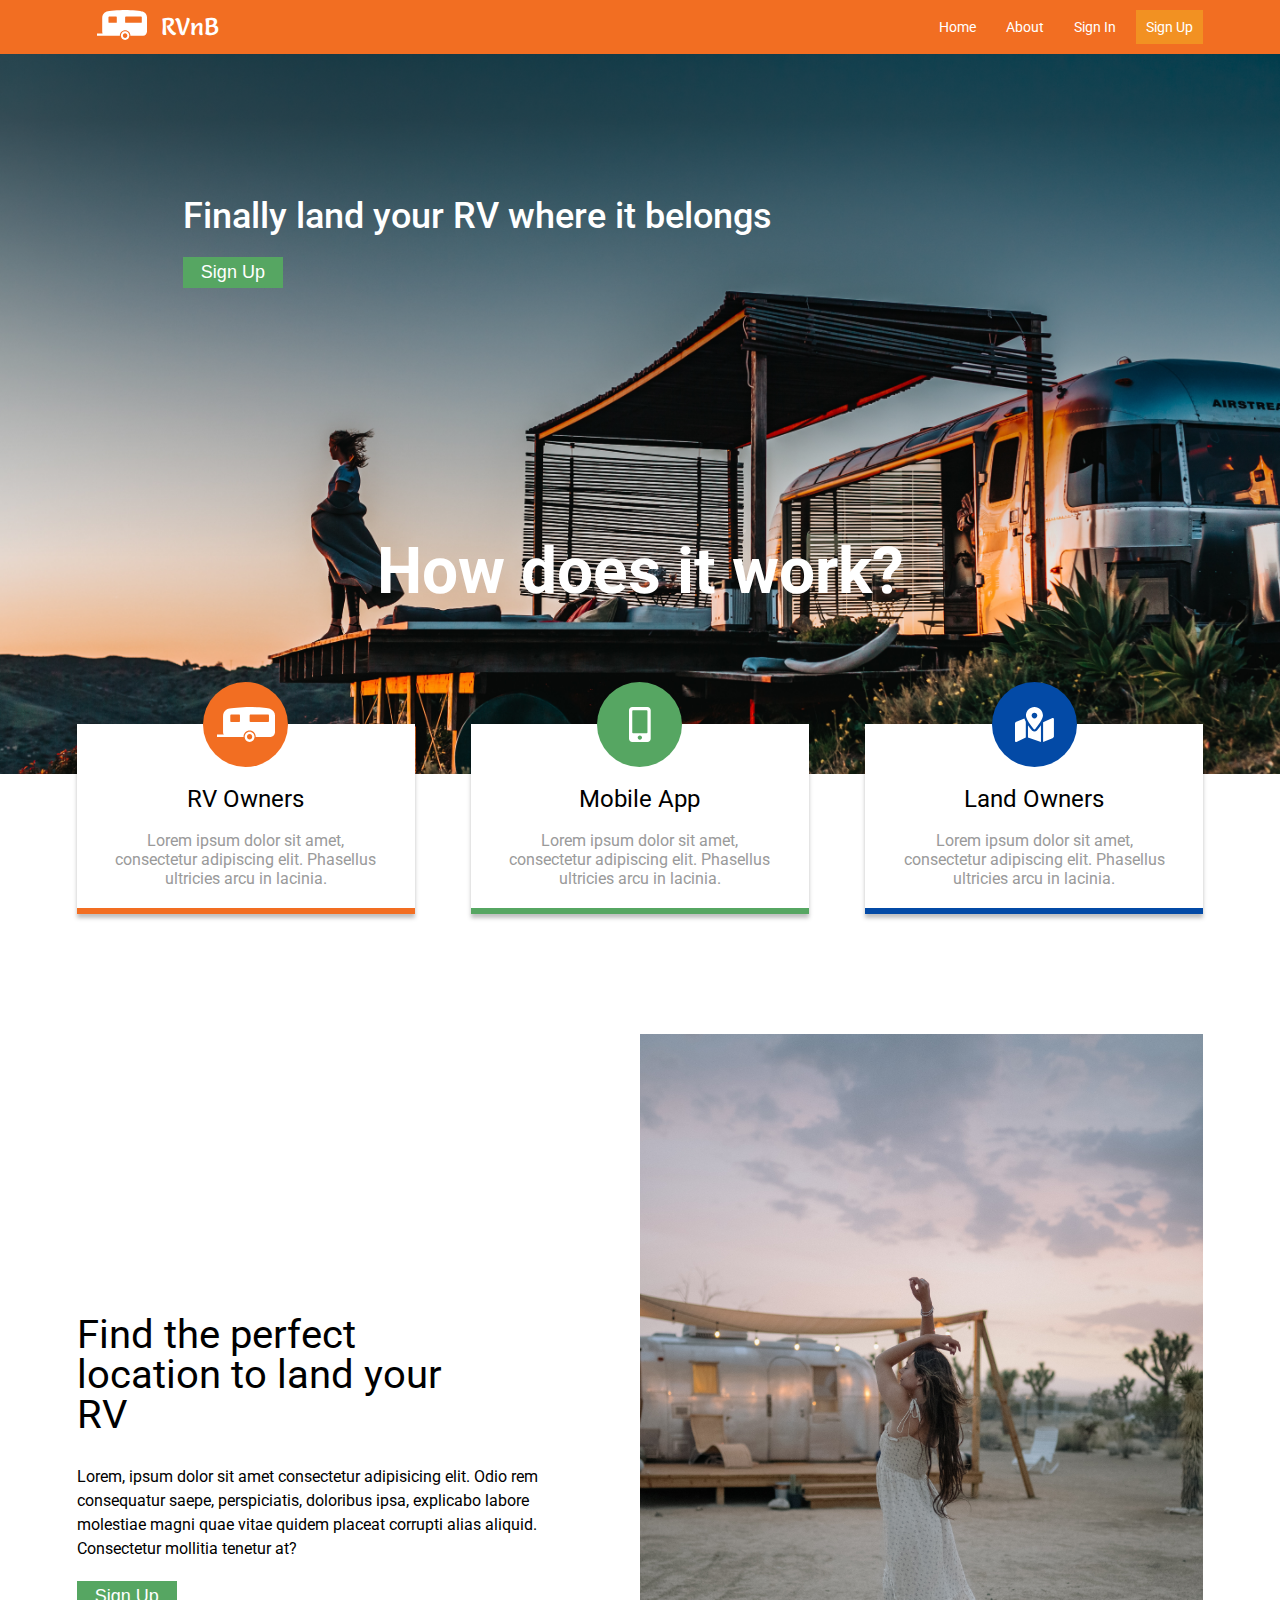
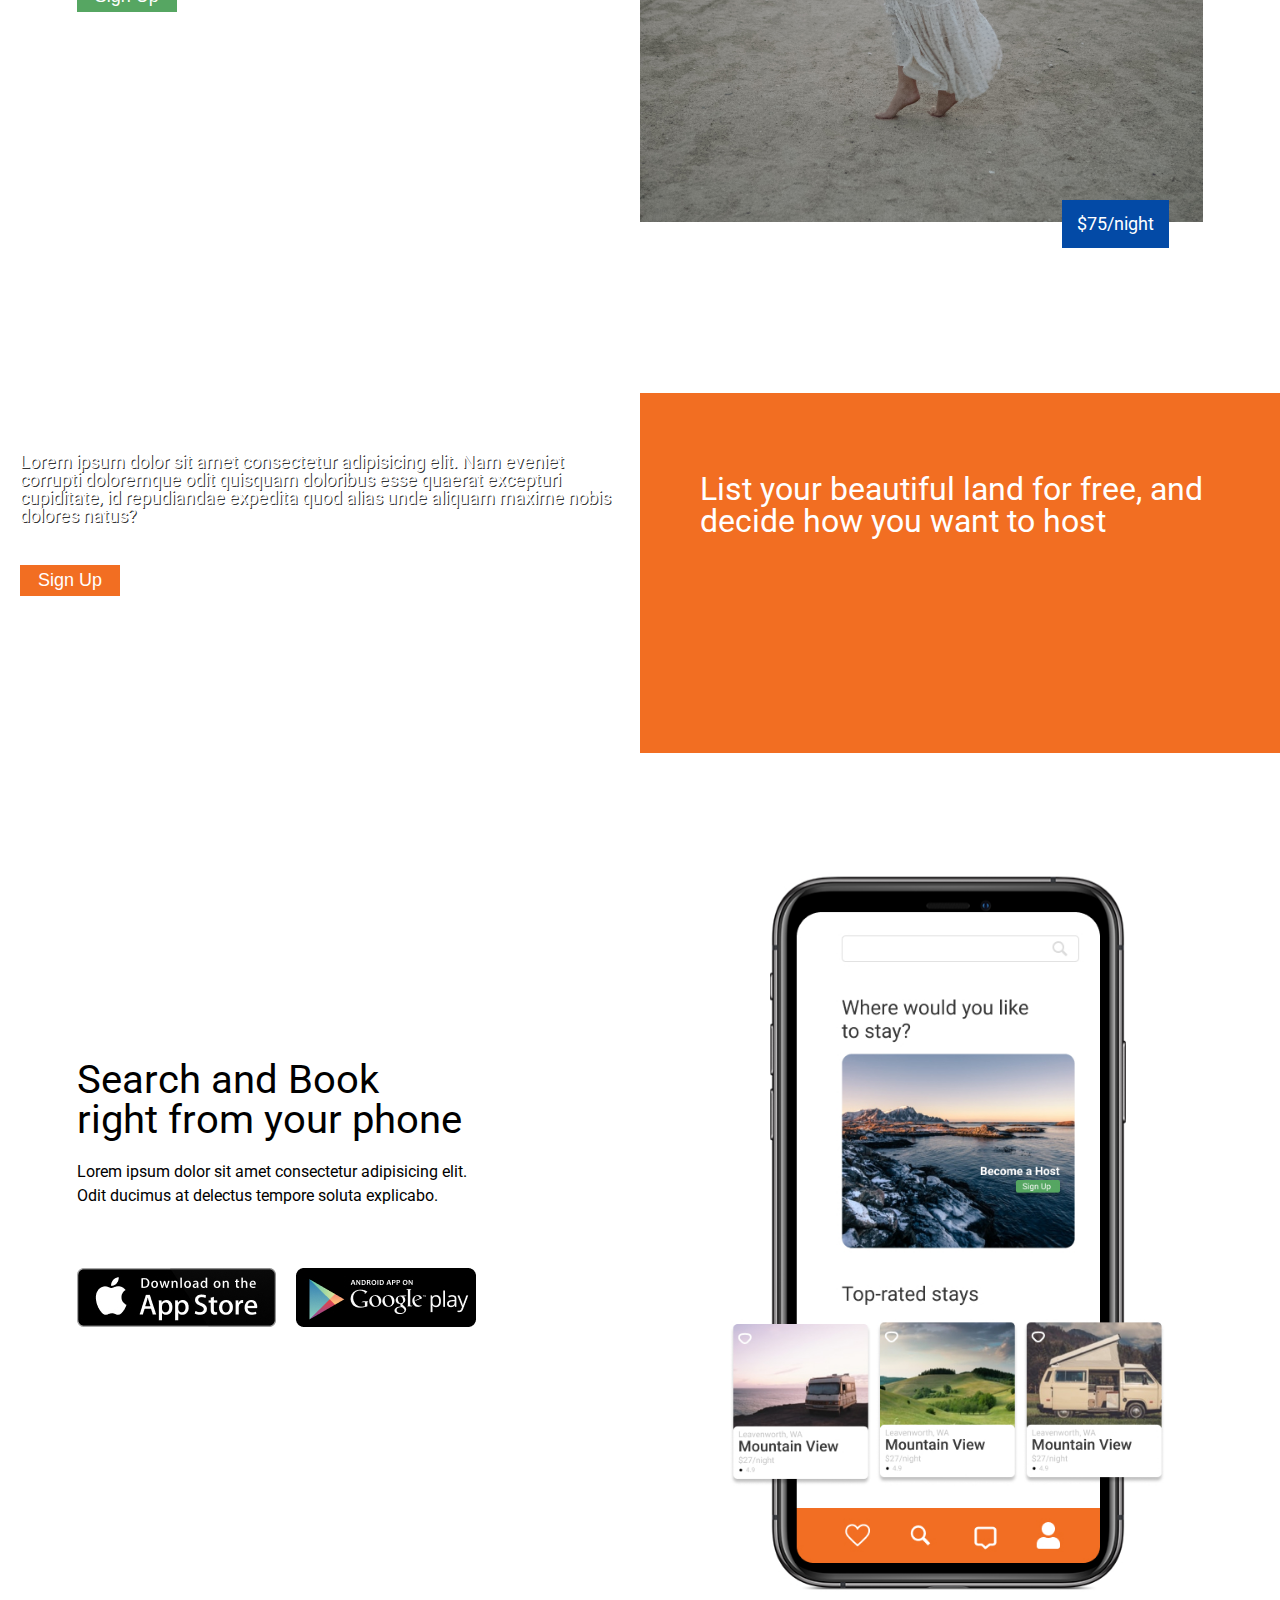
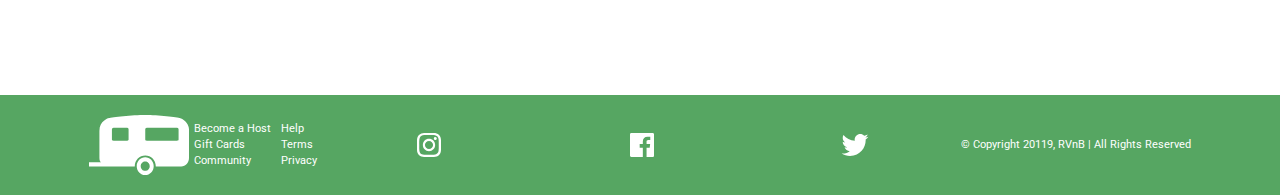
==== index.html @ c7fba73c "Merge branch 'master' of https://github.com/BuildWeek-RV-camping-Airbnb/Marketing-Page into jonah.ai" ====
<!DOCTYPE html>
<html lang="en">
    <head>
        <meta charset="UTF-8">
        <meta name="viewport" content="width=device-width, initial-scale=1.0">
        <meta http-equiv="X-UA-Compatible" content="ie=edge">
        <title>RVnB</title>

        <link rel="stylesheet" href="https://fonts.googleapis.com/icon?family=Material+Icons|Roboto|Salsa&display=swap">
        
        <link rel="stylesheet" href="css/index.css">

    </head>
    <body>
        <div class="header">
            <header>
                <div class="logo">
                    <img src="assets/icons/LogoIcon.svg" alt="RVnB Logo - Land your RV where it belongs.  (A small pull-behind trailer icon)" />
                    <span class="title">RVnB</span>
                </div>
                <nav>
                    <a href="index.html">Home</a>
                    <a href="about.html">About</a>
                    <a href="#">Sign In</a>
                    <a href="#" class="signUp">Sign Up</a>
                </nav>
            </header>
        </div>

        <section class="hero">
            <div class="bgFilter">
                <div class="container">
                    <div class="message">
                        <h1>Finally land your RV where it belongs</h1>
                        <button>Sign Up</button>
                    </div>
                </div>
            </div>
        </section>

        <section class="howContainer">
            <h1>How does it work?</h1>
            
            <div class="cards">
                <div class="card">
                    <div class="bgCircle"><img src="assets/icons/LogoIcon.svg" /></div>
                    <div class="title">RV Owners</div>
                    <p class="">Lorem ipsum dolor sit amet, consectetur adipiscing elit. Phasellus ultricies arcu in lacinia.</p>
                </div>
                <div class="card">
                    <div class="bgCircle"><img src="assets/icons/MobileIcon.svg" /></div>
                    <div class="title">Mobile App</div>
                    <p class="">Lorem ipsum dolor sit amet, consectetur adipiscing elit. Phasellus ultricies arcu in lacinia.</p>
                </div>
                <div class="card">
                    <div class="bgCircle"><img src="assets/icons/MapIcon.svg" /></div>
                    <div class="title">Land Owners</div>
                    <p class="">Lorem ipsum dolor sit amet, consectetur adipiscing elit. Phasellus ultricies arcu in lacinia.</p>
                </div>
            </div>
        </section>
        
        <section class="findLocation">
            <div class="findContainer">
                <div>
                    <img src="assets/images/allison-heine-PeBAr07F32E-unsplash.jpg" />
                    <span class="priceBox">$75/night</span>
                </div>
                <div>
                    <h2>Find the perfect location to land your RV</h2>
                    <p>Lorem, ipsum dolor sit amet consectetur adipisicing elit. Odio rem consequatur saepe, perspiciatis, doloribus ipsa, explicabo labore molestiae magni quae vitae quidem placeat corrupti alias aliquid. Consectetur mollitia tenetur at?</p>
                    <button class="btn">Sign Up</button>
                </div>
                
            </div>
        </section>
        
        <section class="listLocation">
            <div class="one">
                <p>Lorem ipsum dolor sit amet consectetur adipisicing elit. Nam eveniet corrupti doloremque odit quisquam doloribus esse quaerat excepturi cupiditate, id repudiandae expedita quod alias unde aliquam maxime nobis dolores natus?</p>
                <button>Sign Up</button>
            </div>
            <div class="two">
                <h2>List your beautiful land for free, and decide how you want to host</h2>
                <button>Sign Up</button>
            </div>
        </section>
        
        <section class="mobileApp">
            <div class="searchText">
                <h2>Search and Book<br />right from your phone</h2>
                <p>Lorem ipsum dolor sit amet consectetur adipisicing elit. Odit ducimus at delectus tempore soluta explicabo.</p>
                <div class="storeLinks">
                    <img src="/assets/icons/download-on-the-app-store-apple 1.jpg" />
                    <img src="/assets/icons/google-play-download-android-app 1.jpg" />
                </div>
            </div>
            <div class="phoneGraphic">
                <img src="/assets/images/iPhone_Mockup.jpg" alt="" class="iPhoneMockup" />
            </div>
        </section>
        
        <footer>
            <div class="footerContainer">
                <img src="assets/icons/LogoIcon.svg" alt="RVnB Logo - Land your RV where it belongs.  (A small pull-behind trailer icon)" />
                <nav>
                    <div>
                        <a href="#">Become a Host</a>
                        <a href="#">Gift Cards</a>
                        <a href="#">Community</a>
                    </div>
                    <div>    
                        <a href="#">Help</a>
                        <a href="#">Terms</a>
                        <a href="#">Privacy</a>
                    </div>
                </nav>
                <img src="/assets/icons/InstagramIcon.svg" class="social" />
                <img src="/assets/icons/FacebookIcon.svg" class="social" />
                <img src="/assets/icons/TwitterIcon.svg" class="social" />
                <div class="copyright">&copy; Copyright 20119, RVnB | All Rights Reserved</div>
            </div>
        </footer>
        
    </body>
</html>
---- css/index.css ----
/* http://meyerweb.com/eric/tools/css/reset/ 
   v2.0 | 20110126
   License: none (public domain)
*/
html,
body,
div,
span,
applet,
object,
iframe,
h1,
h2,
h3,
h4,
h5,
h6,
p,
blockquote,
pre,
a,
abbr,
acronym,
address,
big,
cite,
code,
del,
dfn,
em,
img,
ins,
kbd,
q,
s,
samp,
small,
strike,
strong,
sub,
sup,
tt,
var,
b,
u,
i,
center,
dl,
dt,
dd,
ol,
ul,
li,
fieldset,
form,
label,
legend,
table,
caption,
tbody,
tfoot,
thead,
tr,
th,
td,
article,
aside,
canvas,
details,
embed,
figure,
figcaption,
footer,
header,
hgroup,
menu,
nav,
output,
ruby,
section,
summary,
time,
mark,
audio,
video {
  margin: 0;
  padding: 0;
  border: 0;
  font-size: 100%;
  font: inherit;
  vertical-align: baseline;
}
/* HTML5 display-role reset for older browsers */
article,
aside,
details,
figcaption,
figure,
footer,
header,
hgroup,
menu,
nav,
section {
  display: block;
}
body {
  line-height: 1;
}
ol,
ul {
  list-style: none;
}
blockquote,
q {
  quotes: none;
}
blockquote:before,
blockquote:after,
q:before,
q:after {
  content: '';
  content: none;
}
table {
  border-collapse: collapse;
  border-spacing: 0;
}
* {
  box-sizing: border-box;
}
html {
  font-size: 62.5%;
}
body {
  font-family: 'Roboto', normal;
  font-size: 1.8rem;
}
h1 {
  font-size: 6.4rem;
  font-weight: 500;
}
h2 {
  font-size: 3.8rem;
}
div.header {
  background-color: #F26E22;
}
div.header header {
  display: flex;
  flex-direction: row;
  justify-content: space-between;
  align-items: stretch;
  align-content: stretch;
}
@media (min-width: 501px) {
  div.header header {
    width: 88%;
    margin: 0 auto;
  }
}
div.header header .logo {
  padding: 1rem 1rem;
}
@media (min-width: 501px) {
  div.header header .logo {
    padding: 1rem 2rem;
  }
}
div.header header .logo img {
  width: auto;
  height: 3rem;
  margin-right: 1rem;
}
div.header header .logo .title {
  font-family: 'Salsa', cursive;
  font-size: 2.4rem;
  color: white;
  position: relative;
  top: -0.5rem;
}
div.header header nav {
  display: flex;
  justify-content: flex-end;
  align-items: stretch;
  padding-right: 1em;
  width: 65%;
}
@media (min-width: 501px) {
  div.header header nav {
    padding: 0;
    width: 55%;
  }
}
div.header header nav a {
  display: flex;
  align-items: center;
  color: white;
  text-decoration: none;
  font-size: 1.4rem;
  padding: 0 1rem;
  margin-right: 1rem;
}
div.header header nav a:hover {
  color: #373737;
  border-bottom: 0.4rem solid #373737;
  cursor: pointer;
}
div.header header nav a:last-child {
  border: none;
  align-self: center;
  padding: 1rem;
  color: white;
  background-color: #f29122;
  margin-right: 0;
}
div.header header nav a:last-child:hover {
  background-color: #56A662;
}
.hero {
  height: 60vh;
  background-image: url('/assets/images/tyler-nix-bbw55-xjeJo-unsplash.jpg');
  background-size: cover;
  background-position: top right;
  background-repeat: no-repeat;
}
@media (min-width: 501px) {
  .hero {
    height: 80vh;
    margin-bottom: 20vh;
    background-position: top right;
  }
}
@media (min-width: 801px) {
  .hero {
    background-size: cover;
    background-position: top center;
  }
}
.hero .bgFilter {
  height: 100%;
  width: 100%;
  background: #000000;
  background: linear-gradient(180deg, rgba(0, 0, 0, 0.55) 0%, rgba(0, 0, 0, 0.55) 9%, rgba(255, 255, 255, 0) 70%);
  padding: 2em;
}
@media (min-width: 501px) {
  .hero .bgFilter .container {
    width: 88%;
    margin: 0 auto;
  }
}
.hero .bgFilter .message {
  display: flex;
  flex-direction: column;
  align-items: flex-start;
  align-content: center;
  width: 85%;
  margin-top: 10%;
}
@media (min-width: 501px) {
  .hero .bgFilter .message {
    width: 85%;
  }
}
@media (min-width: 801px) {
  .hero .bgFilter .message {
    margin-left: 7%;
    width: 65%;
  }
}
.hero .bgFilter button {
  background-color: #56A662;
  color: white;
  width: 100px;
  border: none;
  padding: 0.5rem 1rem;
  text-align: center;
  font-size: 1.8rem;
}
.hero .bgFilter button:hover {
  background-color: #ffffff;
  color: #56A662;
}
.hero h1 {
  font-size: 3.6rem;
  color: white;
  margin-bottom: 2rem;
}
@media (min-width: 501px) {
  .hero h1 {
    line-height: 1.125;
  }
}
.howContainer {
  display: flex;
  flex-direction: column;
  align-items: center;
  margin-top: -16vh;
}
@media (min-width: 501px) {
  .howContainer {
    margin-top: -46vh;
  }
}
.howContainer h1 {
  font-weight: bold;
  color: white;
  font-size: 3.6rem;
  margin-bottom: 2rem;
}
@media (min-width: 501px) {
  .howContainer h1 {
    font-size: 5.4rem;
  }
}
@media (min-width: 801px) {
  .howContainer h1 {
    font-size: 6.4rem;
    margin-bottom: 6rem;
  }
}
.howContainer .cards {
  display: flex;
  justify-content: center;
  align-items: center;
  flex-direction: column;
}
@media (min-width: 501px) {
  .howContainer .cards {
    flex-direction: row;
    justify-content: space-between;
    margin: 0 auto;
    width: 88%;
  }
}
.howContainer .cards .card {
  width: 90%;
  text-align: center;
  box-shadow: 0px 4px 4px rgba(0, 0, 0, 0.25);
  background-color: white;
  margin-top: 6rem;
  margin-bottom: 8rem;
}
@media (min-width: 501px) {
  .howContainer .cards .card {
    width: 30%;
  }
}
.howContainer .cards .card .bgCircle {
  height: 85px;
  width: 85px;
  border-radius: 50%;
  display: inline-block;
  margin-top: -4.25rem;
}
.howContainer .cards .card .bgCircle img {
  height: 35px;
  width: auto;
  margin-top: 2.5rem;
}
.howContainer .cards .card .title {
  font-size: 2.4rem;
  margin: 2rem 0;
}
.howContainer .cards .card p {
  font-size: 1.6rem;
  color: #9a9a9a;
  margin: 2rem 4rem 4rem;
  line-height: 1.9rem;
}
@media (min-width: 501px) {
  .howContainer .cards .card p {
    margin: 2rem 3rem 2rem;
  }
}
.howContainer .cards .card:first-child {
  border-bottom: 6px solid #F26E22;
}
.howContainer .cards .card:first-child .bgCircle {
  background-color: #F26E22;
}
.howContainer .cards .card:nth-child(2) {
  border-bottom: 6px solid #56A662;
}
.howContainer .cards .card:nth-child(2) .bgCircle {
  background-color: #56A662;
}
.howContainer .cards .card:last-child {
  border-bottom: 6px solid #034AA6;
}
.howContainer .cards .card:last-child .bgCircle {
  background-color: #034AA6;
}
.howContainer .cards h1 {
  font-size: 3.6rem;
}
.findLocation {
  padding: 4rem 0;
}
@media (min-width: 501px) {
  .findLocation {
    width: 88%;
    margin: 0 auto;
  }
}
.findLocation .findContainer {
  display: flex;
  flex-direction: column;
}
@media (min-width: 501px) {
  .findLocation .findContainer {
    width: 100%;
    flex-direction: row-reverse;
    justify-content: space-between;
  }
}
.findLocation .findContainer div {
  width: 88%;
  margin: 0 auto;
  align-self: center;
}
.findLocation .findContainer div img {
  width: 100%;
}
.findLocation .findContainer div .priceBox {
  position: relative;
  display: inline-block;
  top: -2.5rem;
  left: 80%;
  color: white;
  background-color: #034AA6;
  padding: 1.5rem;
}
@media (min-width: 501px) {
  .findLocation .findContainer div .priceBox {
    top: -2.5rem;
    left: 75%;
  }
}
.findLocation .findContainer div h2 {
  margin: 2rem 0;
}
@media (min-width: 501px) {
  .findLocation .findContainer div h2 {
    margin-bottom: 1rem;
    font-size: 2.4rem;
    width: 75%;
  }
}
@media (min-width: 801px) {
  .findLocation .findContainer div h2 {
    font-size: 4rem;
  }
}
.findLocation .findContainer div p {
  font-size: 1.6rem;
  line-height: 1.5;
  padding: 2rem 0;
  width: 85%;
}
.findLocation button {
  background-color: #56A662;
  color: white;
  width: 100px;
  border: none;
  padding: 0.5rem 1rem;
  text-align: center;
  font-size: 1.8rem;
}
.findLocation button:hover {
  background-color: #ffffff;
  color: #56A662;
}
.listLocation {
  width: 100%;
  margin: 8rem auto;
  display: flex;
  flex-direction: column;
}
@media (min-width: 501px) {
  .listLocation {
    flex-direction: row;
    justify-content: space-between;
  }
}
.listLocation div {
  width: 100%;
  height: 40vh;
  color: #ffffff;
}
@media (min-width: 501px) {
  .listLocation div {
    width: 50%;
    height: autovh;
  }
}
.listLocation div button {
  background-color: #F26E22;
  color: white;
  width: 100px;
  border: none;
  padding: 0.5rem 1rem;
  text-align: center;
  font-size: 1.8rem;
}
.listLocation div button:hover {
  background-color: #ffffff;
  color: #F26E22;
}
.listLocation .one {
  background-image: url('/assets/images/sergei-akulich-ZNkvxIPPVeE-unsplash.jpg');
  background-position: center;
  background-size: cover;
  background-repeat: no-repeat;
  font-size: 1.8rem;
  display: none;
  padding: 2rem 2rem;
  color: #373737;
}
@media (min-width: 501px) {
  .listLocation .one {
    display: block;
  }
  .listLocation .one p {
    margin: 4rem auto;
    color: white;
    text-shadow: 1px 1px #333;
  }
}
@media (min-width: 801px) {
  .listLocation .one {
    display: block;
    height: auto;
  }
}
.listLocation .two {
  padding: 3rem;
  background-color: #F26E22;
  background-image: url('/assets/images/sergei-akulich-ZNkvxIPPVeE-unsplash.jpg');
  background-position: center;
  background-size: cover;
  background-repeat: no-repeat;
}
@media (min-width: 501px) {
  .listLocation .two {
    background-image: none;
    padding: 6rem;
  }
}
.listLocation .two h2 {
  width: 85%;
  font-size: 3.6rem;
  margin: 2rem 0;
  color: white;
  text-shadow: 1px 1px #333;
}
@media (min-width: 501px) {
  .listLocation .two h2 {
    text-shadow: none;
    width: 100%;
    font-size: 3.2rem;
    color: #ffffff;
  }
}
@media (min-width: 501px) {
  .listLocation .two button {
    display: none;
  }
}
.mobileApp {
  display: flex;
  justify-content: space-evenly;
  padding: 4rem 0 8rem;
}
@media (min-width: 501px) {
  .mobileApp {
    width: 88%;
    margin: 0 auto;
    justify-content: space-between;
  }
}
@media (min-width: 801px) {
  .mobileApp {
    justify-content: space-evenly;
  }
}
.mobileApp div {
  align-self: center;
}
.mobileApp .searchText {
  width: 88%;
  margin: 0 auto;
}
@media (min-width: 501px) {
  .mobileApp .searchText {
    width: 59%;
  }
}
.mobileApp .searchText h2 {
  width: 100%;
}
@media (min-width: 501px) {
  .mobileApp .searchText h2 {
    width: 75%;
    font-size: 2.4rem;
    margin-bottom: 1rem;
  }
}
@media (min-width: 801px) {
  .mobileApp .searchText h2 {
    font-size: 4rem;
  }
}
.mobileApp .searchText p {
  margin: 2rem 0;
  font-size: 1.6rem;
  line-height: 1.5;
}
@media (min-width: 801px) {
  .mobileApp .searchText p {
    width: 65%;
  }
}
.mobileApp .searchText .storeLinks {
  display: flex;
  justify-content: flex-start;
  margin-bottom: 8rem;
}
@media (min-width: 501px) {
  .mobileApp .searchText .storeLinks {
    margin-top: 4rem;
  }
}
@media (min-width: 801px) {
  .mobileApp .searchText .storeLinks {
    margin-top: 6rem;
  }
}
.mobileApp .searchText .storeLinks img {
  width: 35%;
  margin-right: 2rem;
}
@media (min-width: 801px) {
  .mobileApp .searchText .storeLinks img {
    width: auto;
  }
}
.mobileApp .phoneGraphic {
  display: none;
  text-align: center;
}
@media (min-width: 501px) {
  .mobileApp .phoneGraphic {
    display: block;
    width: 49%;
  }
}
.mobileApp .phoneGraphic img {
  width: 100%;
  height: auto;
}
@media (min-width: 801px) {
  .mobileApp .phoneGraphic img {
    width: 85%;
    text-align: center;
    align-content: center;
  }
}
footer {
  background-color: #56A662;
  margin-top: 2rem;
  padding: 2rem 6rem;
  color: #ffffff;
  font-size: 1.1rem;
}
footer .footerContainer {
  width: 95%;
  margin: 0 auto;
  display: flex;
  justify-content: space-evenly;
  align-items: center;
  flex-wrap: wrap;
}
footer .footerContainer img.social {
  width: 3rem;
  height: auto;
  margin: 1rem auto;
}
footer .footerContainer nav {
  display: flex;
  flex-direction: row;
  flex-wrap: wrap;
}
footer .footerContainer nav div {
  display: flex;
  flex-direction: column;
}
footer .footerContainer nav a {
  text-decoration: none;
  color: white;
  padding: 0.25rem 0.5rem;
}
footer .footerContainer .copyright {
  text-align: center;
}
.container-top {
  position: relative;
}
.container-top .bg-image {
  background: black;
}
.container-top .bg-image img {
  width: 100%;
  height: 20%;
  filter: opacity(0.45);
}
.container-top .about {
  height: 124px;
  width: 639px;
  background-color: #FFFFFF;
  position: absolute;
  right: 60px;
  bottom: -50px;
}
.container-top .about h1 {
  color: #373737;
  text-align: center;
}
.container-middle .mission {
  width: 75%;
  border: 1px solid orange;
  padding: 75px;
}
.container-middle .mission h3 {
  color: #C4C4C4;
  font-size: 2.4rem;
  padding-bottom: 40px;
}
.container-middle .mission h2 {
  padding: 20px 0;
}
.container-middle .mission p {
  font-size: 1.8rem;
  color: #373737;
}
.team h2 {
  font-size: 4.8rem;
  padding: 40px;
}
.container-bottom .teampics {
  display: flex;
  flex-wrap: wrap;
  justify-content: space-evenly;
  width: 70%;
  margin: 0 auto;
}
.container-bottom .teampics .bubbles {
  padding: 30px;
}
.container-bottom .teampics .bubbles img {
  height: 125px;
  width: 125px;
  border-radius: 100%;
}
.container-bottom .teampics .bubbles img:hover {
  border: 2px solid #1089ff;
}
.container-bottom .teampics .bubbles h2 {
  font-size: 1.8rem;
  color: black;
  text-align: center;
  padding-top: 20px;
}
.container-bottom .teampics .bubbles h2:hover {
  text-decoration: underline;
  text-decoration-color: #1089ff;
}
.container-bottom .teampics .bubbles p {
  font-size: 1.4rem;
  color: #C4C4C4;
  text-align: center;
  padding-top: 5px;
}
.container-bottom .teampics .bubbles p:hover {
  text-decoration: underline;
  text-decoration-color: #1089ff;
}
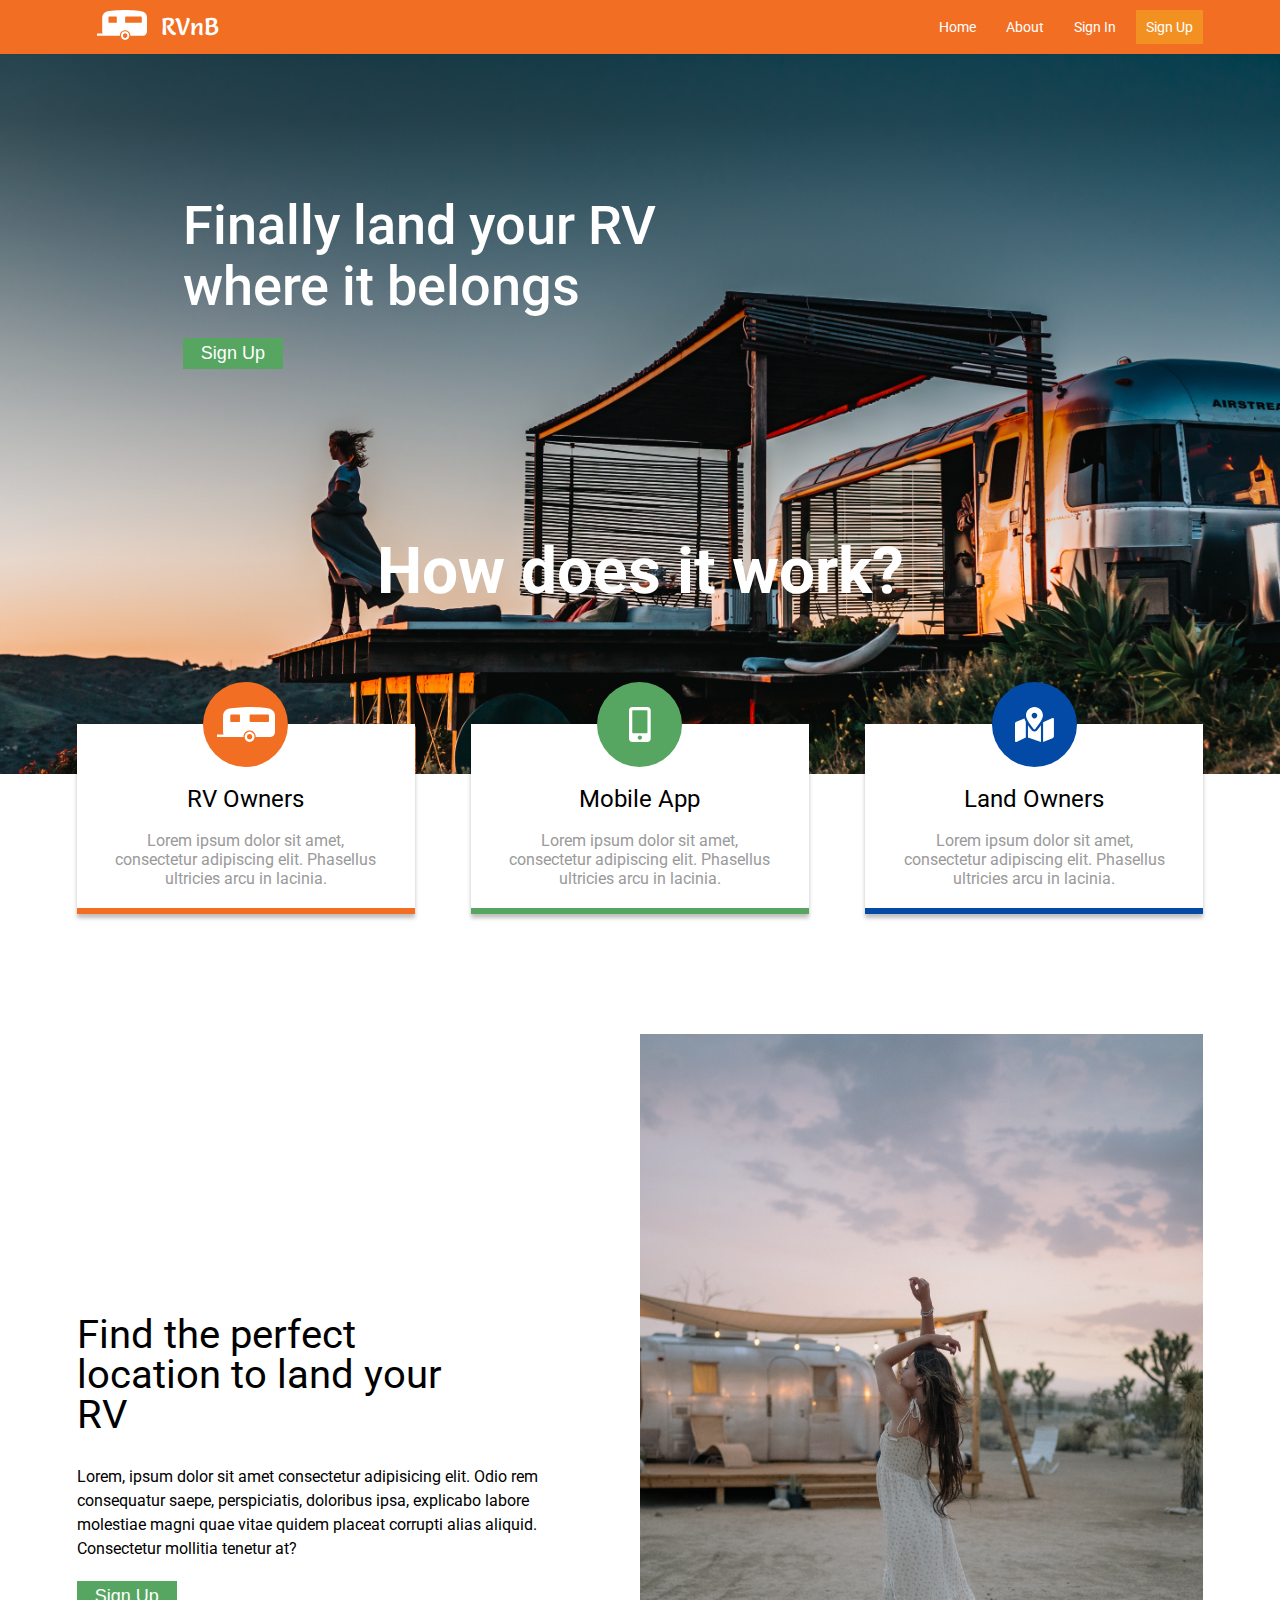
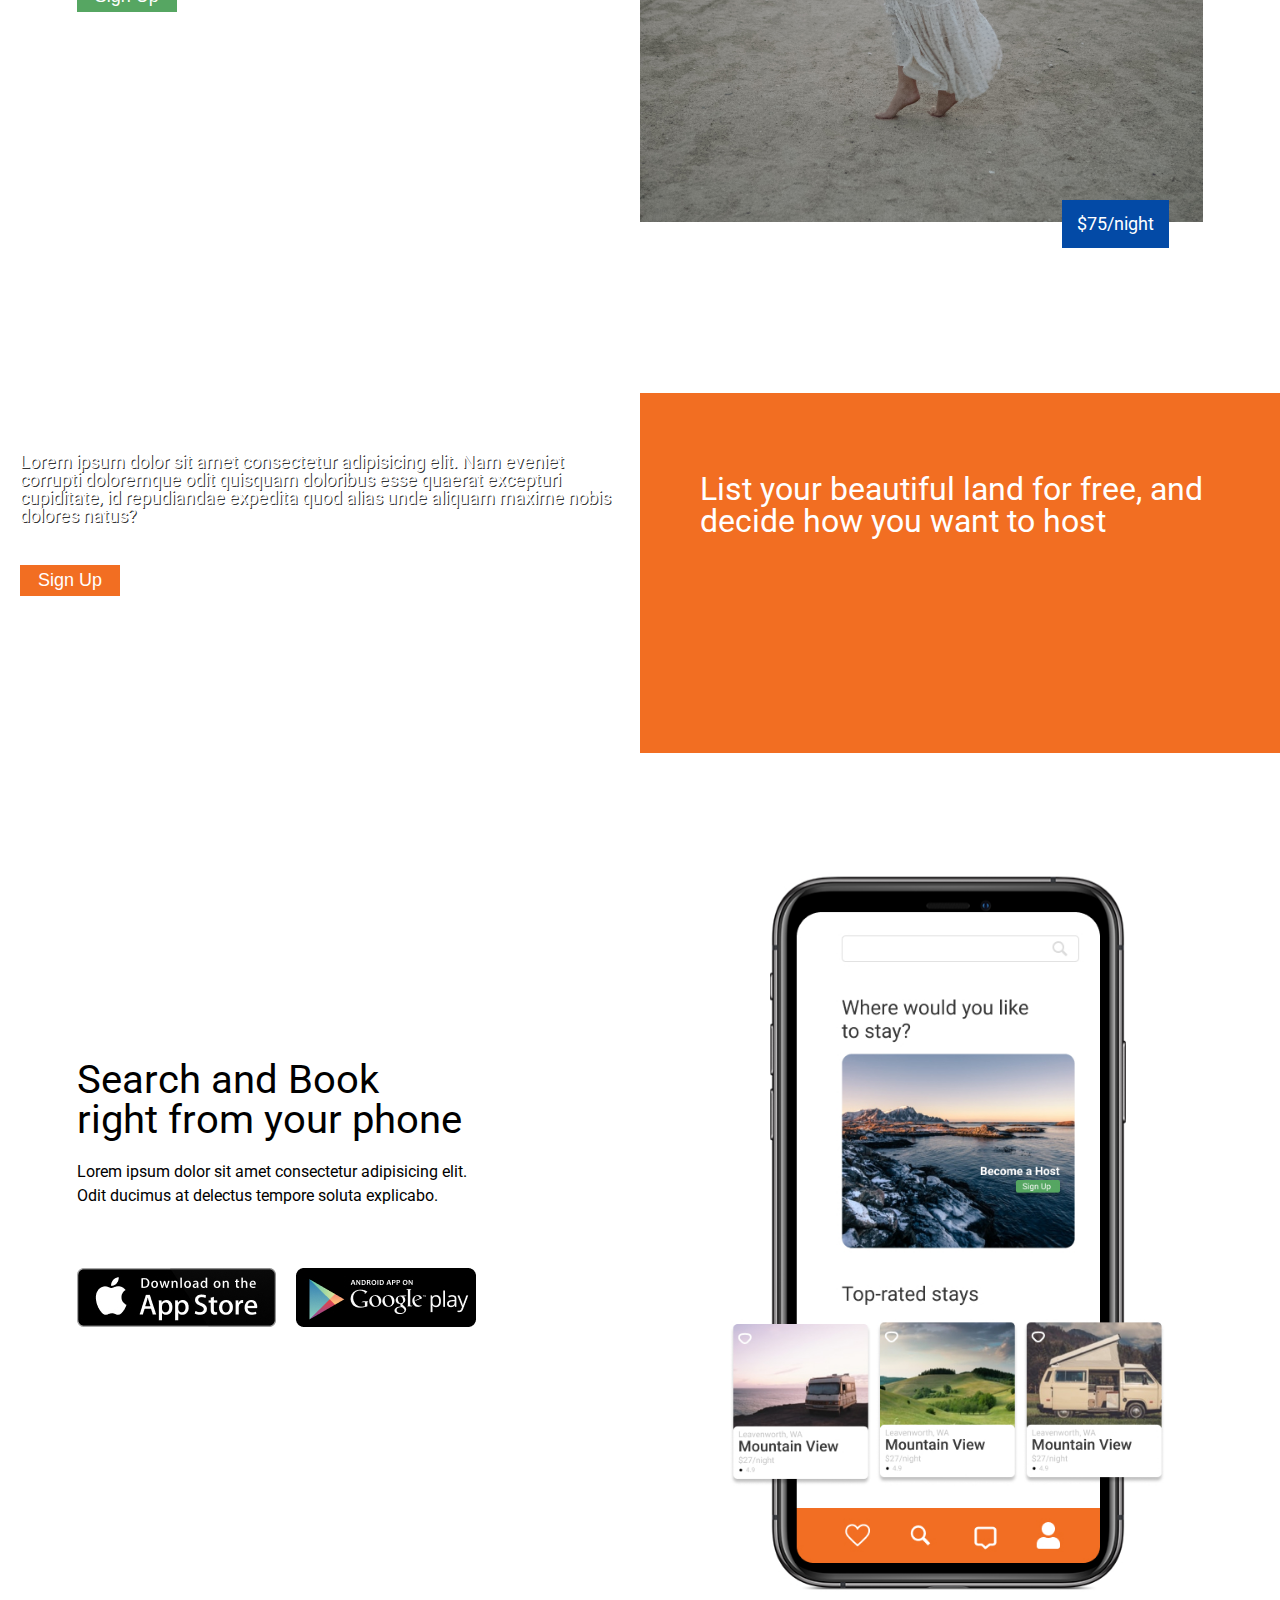
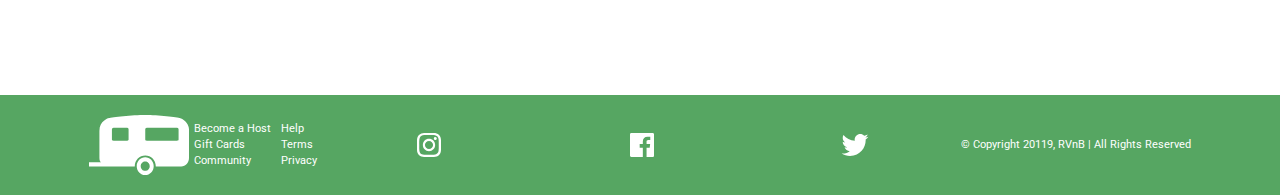
==== commit 698f6c5a: "Style Tweaking" ====
--- a/index.html
+++ b/index.html
@@ -31,7 +31,7 @@
             <div class="bgFilter">
                 <div class="container">
                     <div class="message">
-                        <h1>Finally land your RV where it belongs</h1>
+                        <h1>Finally land your RV<br />where it belongs</h1>
                         <button>Sign Up</button>
                     </div>
                 </div>
--- a/css/index.css
+++ b/css/index.css
@@ -269,6 +269,11 @@
     width: 65%;
   }
 }
+@media (min-width: 801px) {
+  .hero .bgFilter .message h1 {
+    font-size: 5.4rem;
+  }
+}
 .hero .bgFilter button {
   background-color: #56A662;
   color: white;
@@ -427,7 +432,7 @@
   position: relative;
   display: inline-block;
   top: -2.5rem;
-  left: 80%;
+  left: 70%;
   color: white;
   background-color: #034AA6;
   padding: 1.5rem;
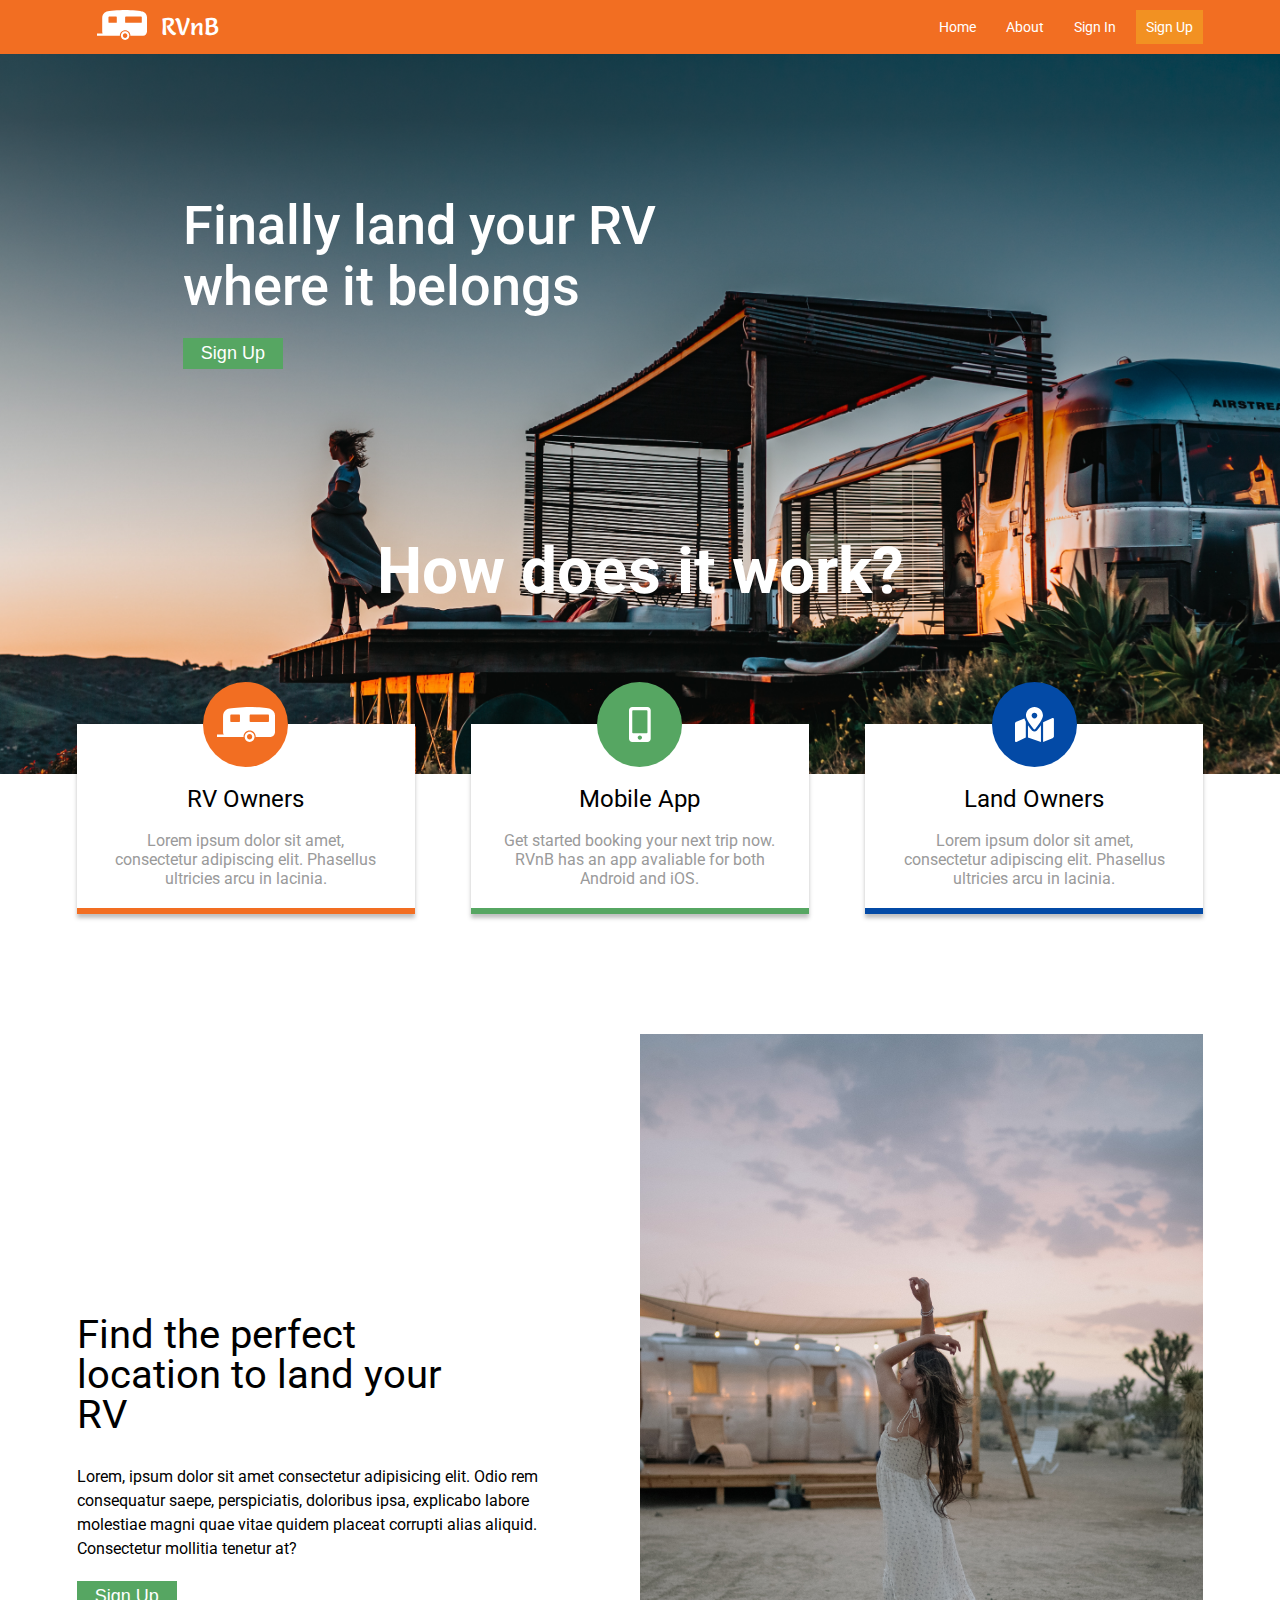
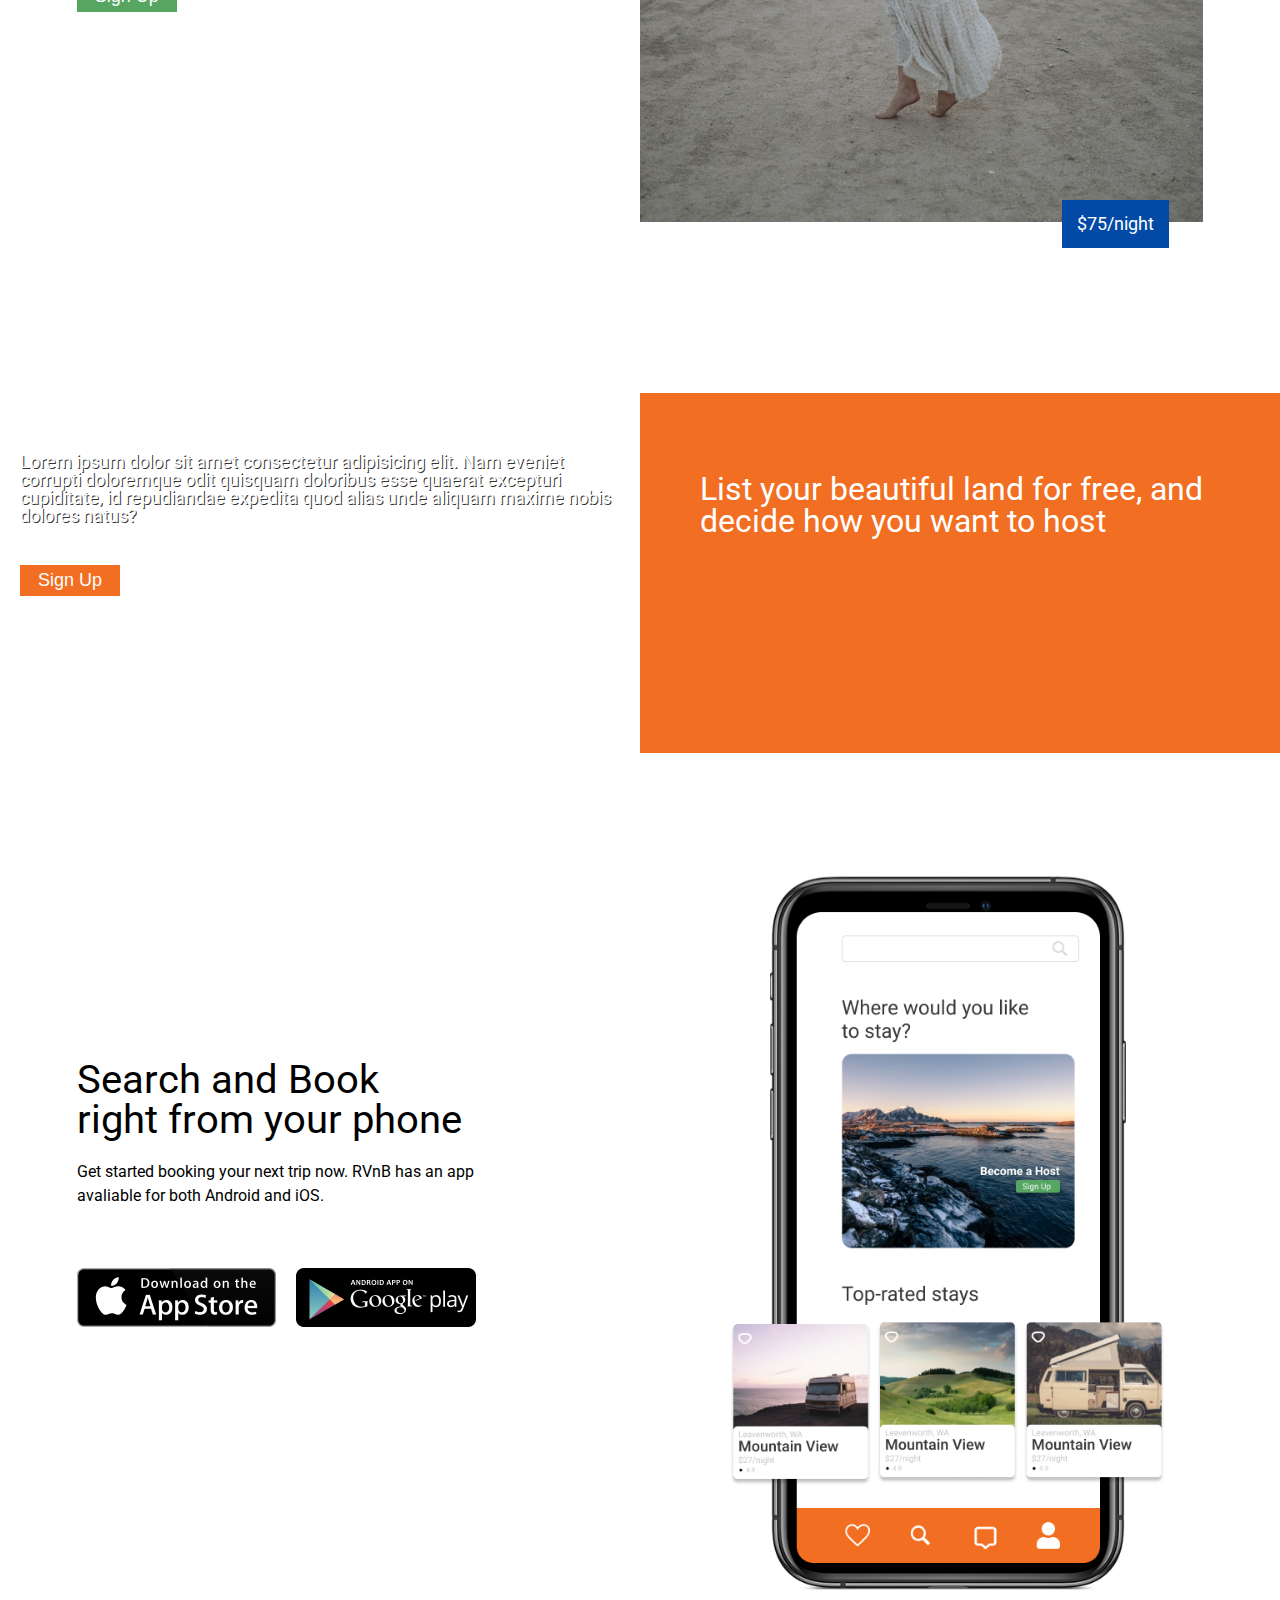
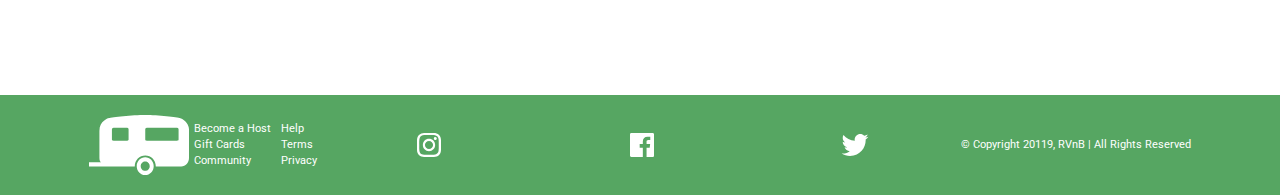
==== commit ccfae095: "Changing copy" ====
--- a/index.html
+++ b/index.html
@@ -50,7 +50,7 @@
                 <div class="card">
                     <div class="bgCircle"><img src="assets/icons/MobileIcon.svg" /></div>
                     <div class="title">Mobile App</div>
-                    <p class="">Lorem ipsum dolor sit amet, consectetur adipiscing elit. Phasellus ultricies arcu in lacinia.</p>
+                    <p>Get started booking your next trip now. RVnB has an app avaliable for both Android and iOS.</p>
                 </div>
                 <div class="card">
                     <div class="bgCircle"><img src="assets/icons/MapIcon.svg" /></div>
@@ -89,7 +89,7 @@
         <section class="mobileApp">
             <div class="searchText">
                 <h2>Search and Book<br />right from your phone</h2>
-                <p>Lorem ipsum dolor sit amet consectetur adipisicing elit. Odit ducimus at delectus tempore soluta explicabo.</p>
+                <p>Get started booking your next trip now. RVnB has an app avaliable for both Android and iOS.</p>
                 <div class="storeLinks">
                     <img src="/assets/icons/download-on-the-app-store-apple 1.jpg" />
                     <img src="/assets/icons/google-play-download-android-app 1.jpg" />
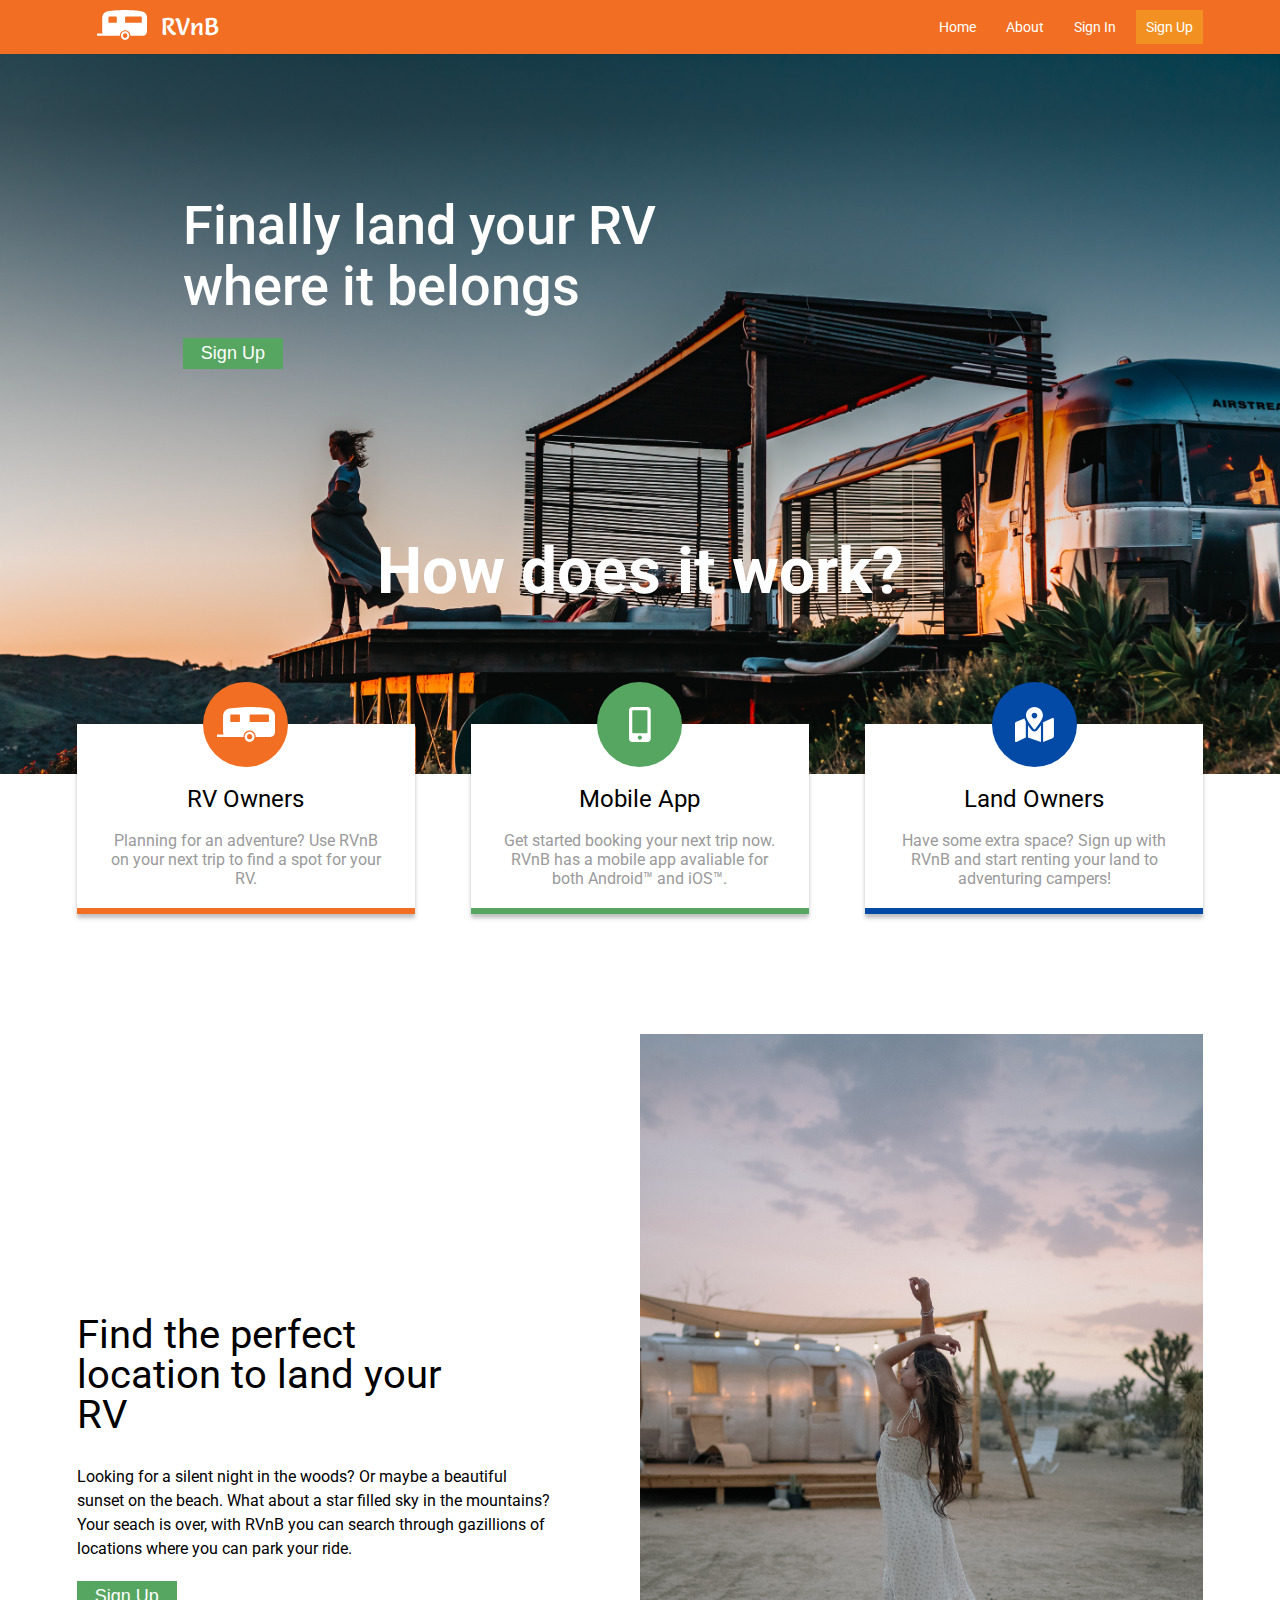
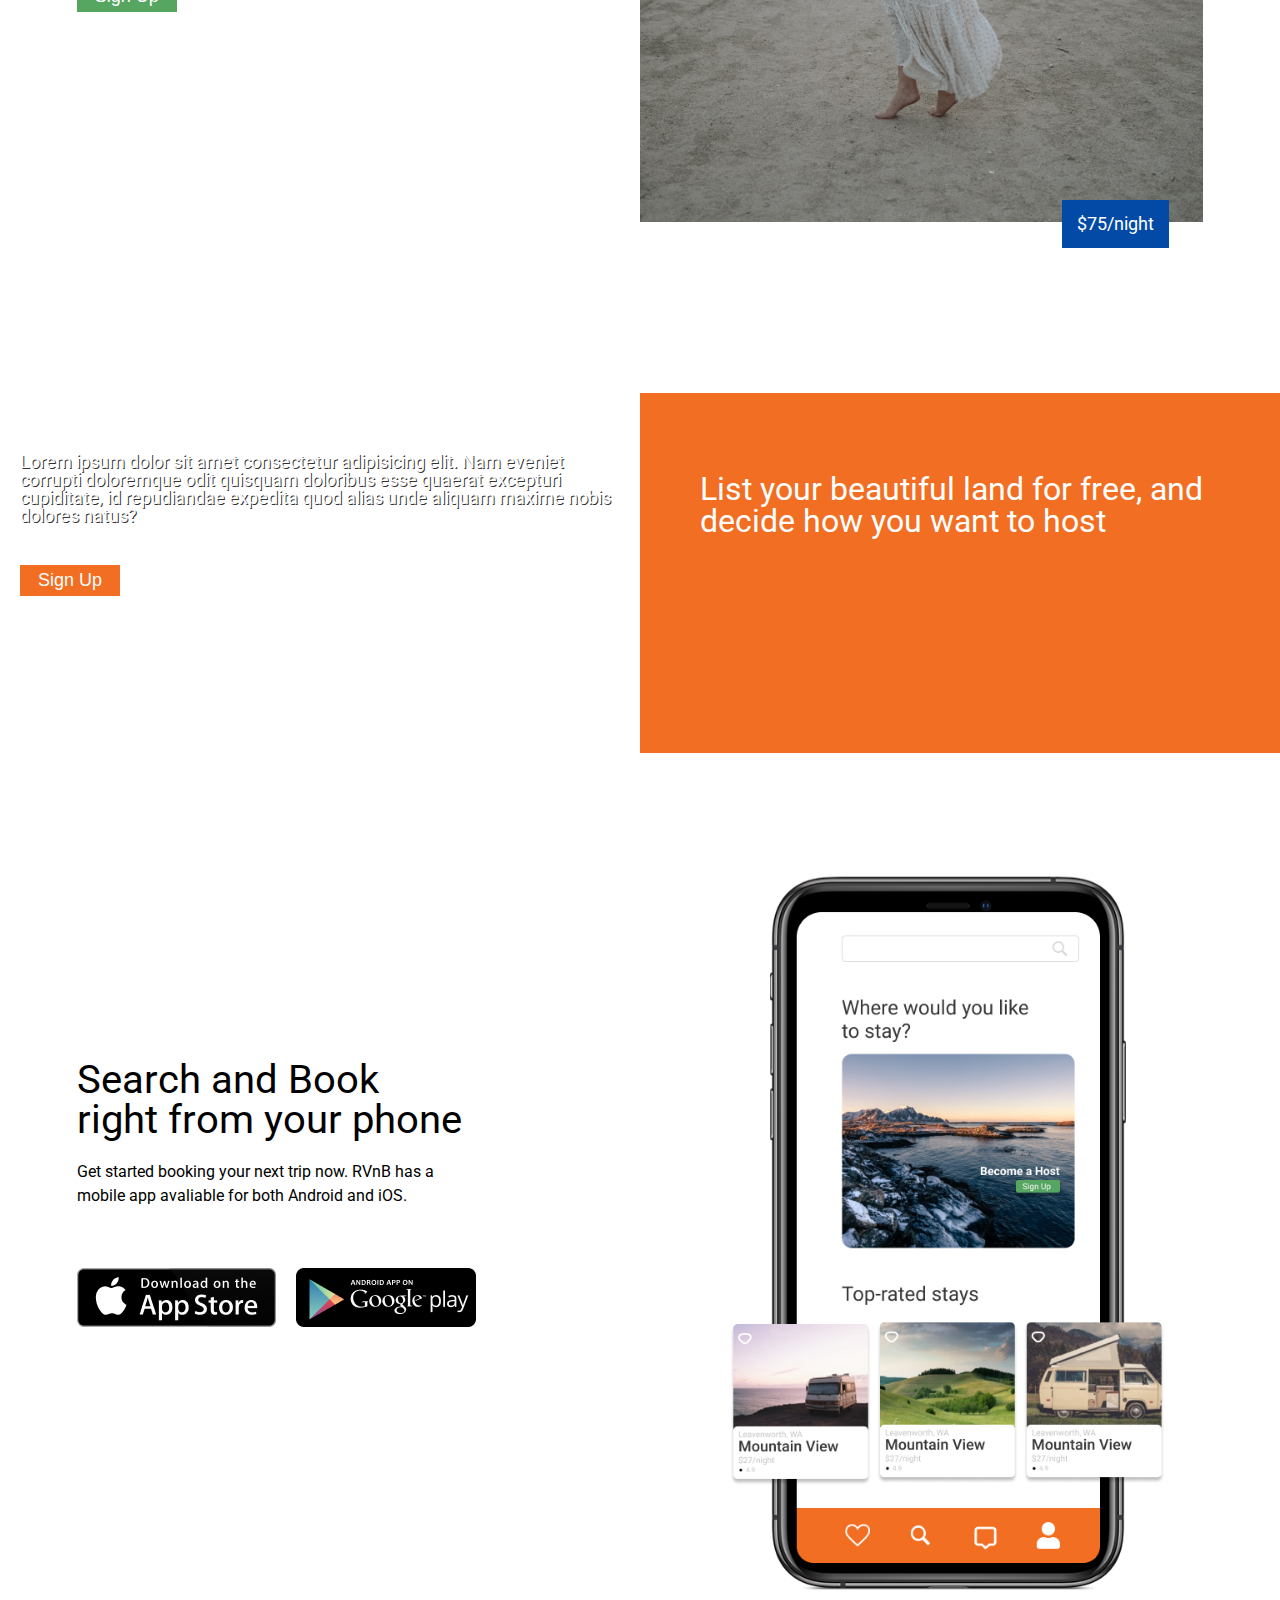
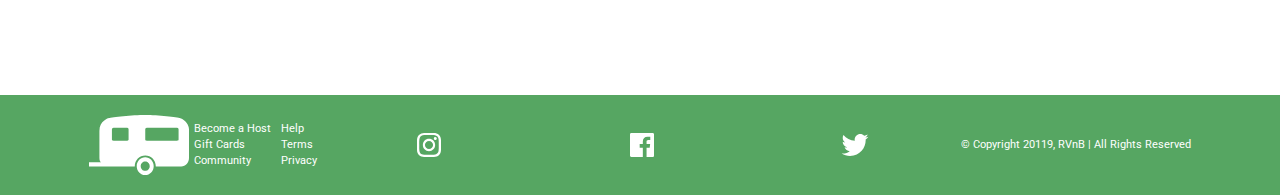
==== commit 65a0baeb: "Content copy" ====
--- a/index.html
+++ b/index.html
@@ -45,17 +45,17 @@
                 <div class="card">
                     <div class="bgCircle"><img src="assets/icons/LogoIcon.svg" /></div>
                     <div class="title">RV Owners</div>
-                    <p class="">Lorem ipsum dolor sit amet, consectetur adipiscing elit. Phasellus ultricies arcu in lacinia.</p>
+                    <p>Planning for an adventure? Use RVnB on your next trip to find a spot for your RV.</p>
                 </div>
                 <div class="card">
                     <div class="bgCircle"><img src="assets/icons/MobileIcon.svg" /></div>
                     <div class="title">Mobile App</div>
-                    <p>Get started booking your next trip now. RVnB has an app avaliable for both Android and iOS.</p>
+                    <p>Get started booking your next trip now. RVnB has a mobile app avaliable for both Android<sup>&#8482;</sup> and iOS<sup>&#8482;</sup>.</p>
                 </div>
                 <div class="card">
                     <div class="bgCircle"><img src="assets/icons/MapIcon.svg" /></div>
                     <div class="title">Land Owners</div>
-                    <p class="">Lorem ipsum dolor sit amet, consectetur adipiscing elit. Phasellus ultricies arcu in lacinia.</p>
+                    <p>Have some extra space? Sign up with RVnB and start renting your land to adventuring campers!</p>
                 </div>
             </div>
         </section>
@@ -63,12 +63,13 @@
         <section class="findLocation">
             <div class="findContainer">
                 <div>
-                    <img src="assets/images/allison-heine-PeBAr07F32E-unsplash.jpg" />
+                    <img src="assets/images/allison-heine-PeBAr07F32E-unsplash.jpg" alt="A woman frolicing in the desert, while the sun sets in the distance." />
                     <span class="priceBox">$75/night</span>
                 </div>
                 <div>
                     <h2>Find the perfect location to land your RV</h2>
-                    <p>Lorem, ipsum dolor sit amet consectetur adipisicing elit. Odio rem consequatur saepe, perspiciatis, doloribus ipsa, explicabo labore molestiae magni quae vitae quidem placeat corrupti alias aliquid. Consectetur mollitia tenetur at?</p>
+                    <p>Looking for a silent night in the woods? Or maybe a beautiful sunset on the beach.  What about a star filled sky in the mountains? Your seach is over, with RVnB you can search through gazillions of locations where you can park your ride. </p>
+                    <!-- <p>Lorem, ipsum dolor sit amet consectetur adipisicing elit. Odio rem consequatur saepe, perspiciatis, doloribus ipsa, explicabo labore molestiae magni quae vitae quidem placeat corrupti alias aliquid. Consectetur mollitia tenetur at?</p> -->
                     <button class="btn">Sign Up</button>
                 </div>
                 
@@ -89,7 +90,7 @@
         <section class="mobileApp">
             <div class="searchText">
                 <h2>Search and Book<br />right from your phone</h2>
-                <p>Get started booking your next trip now. RVnB has an app avaliable for both Android and iOS.</p>
+                <p>Get started booking your next trip now. RVnB has a mobile app avaliable for both Android and iOS.</p>
                 <div class="storeLinks">
                     <img src="/assets/icons/download-on-the-app-store-apple 1.jpg" />
                     <img src="/assets/icons/google-play-download-android-app 1.jpg" />
--- a/css/index.css
+++ b/css/index.css
@@ -334,6 +334,7 @@
 @media (min-width: 501px) {
   .howContainer .cards {
     flex-direction: row;
+    align-items: stretch;
     justify-content: space-between;
     margin: 0 auto;
     width: 88%;
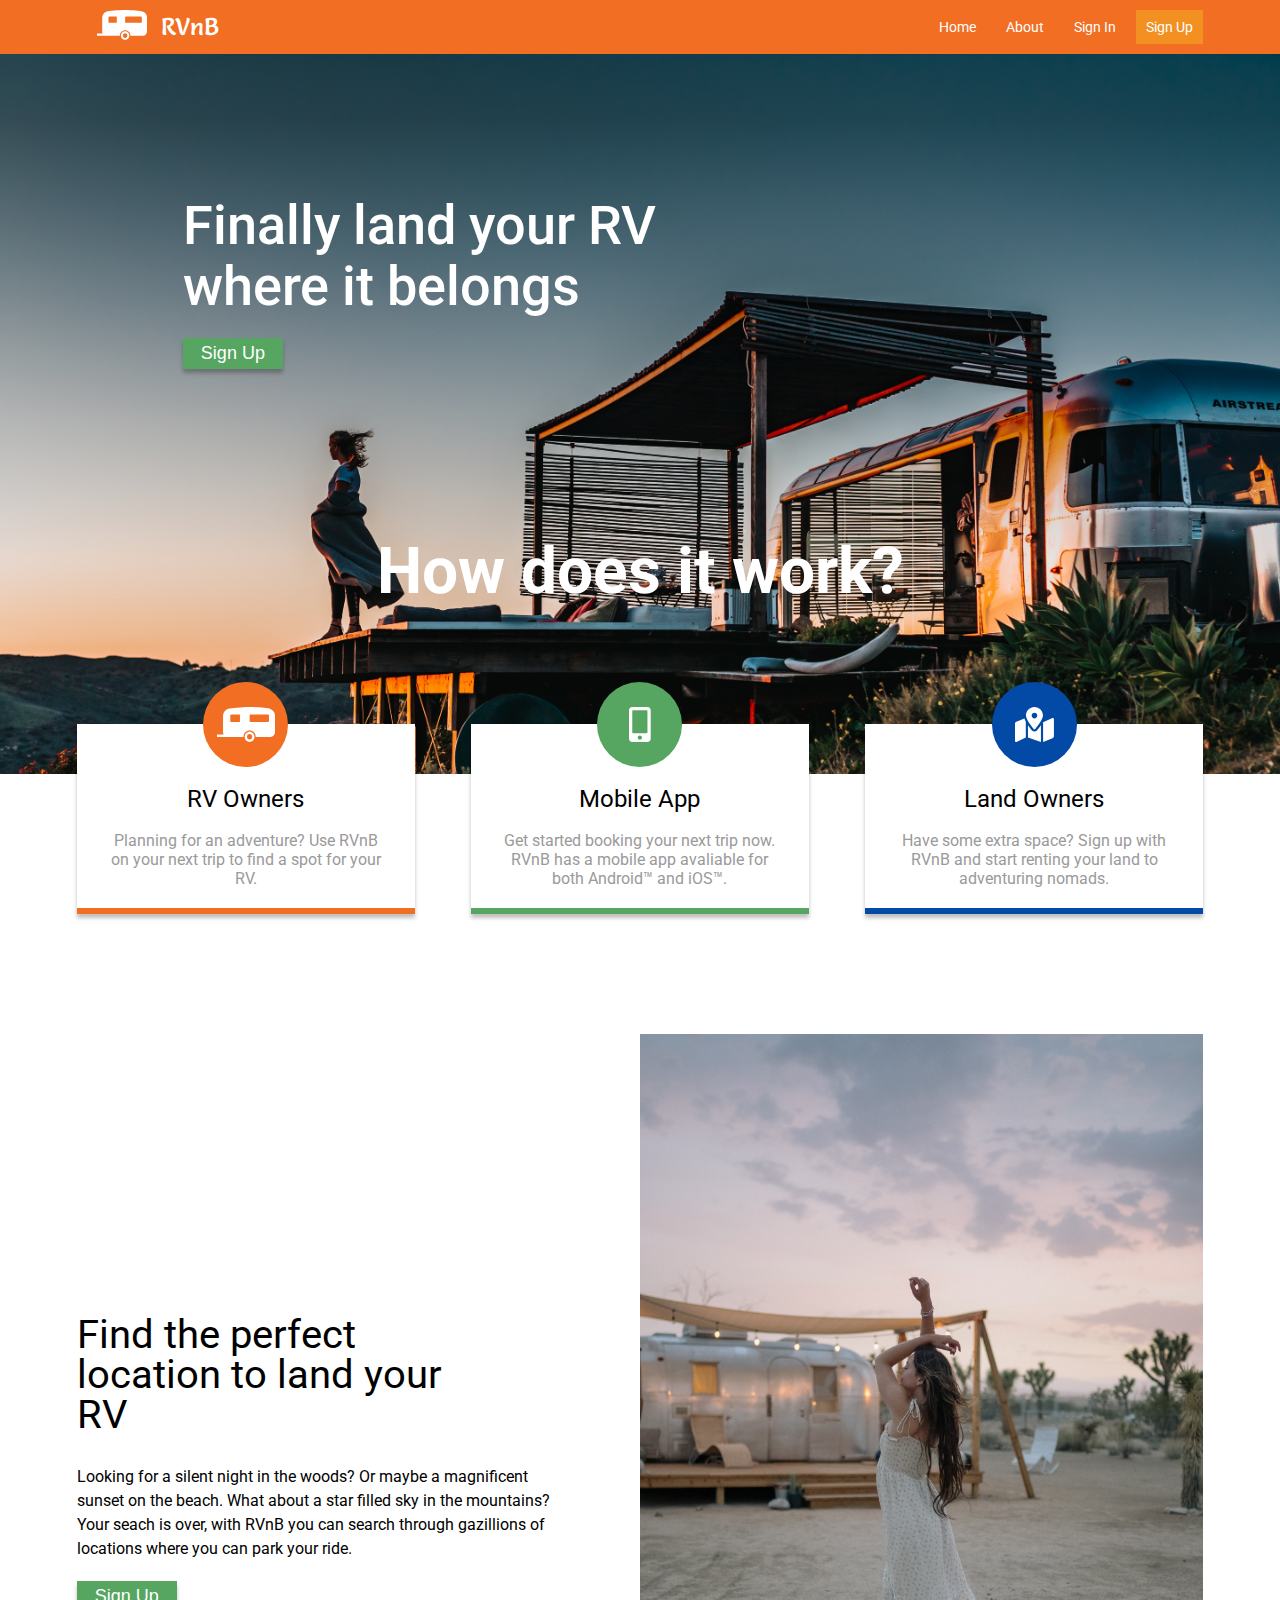
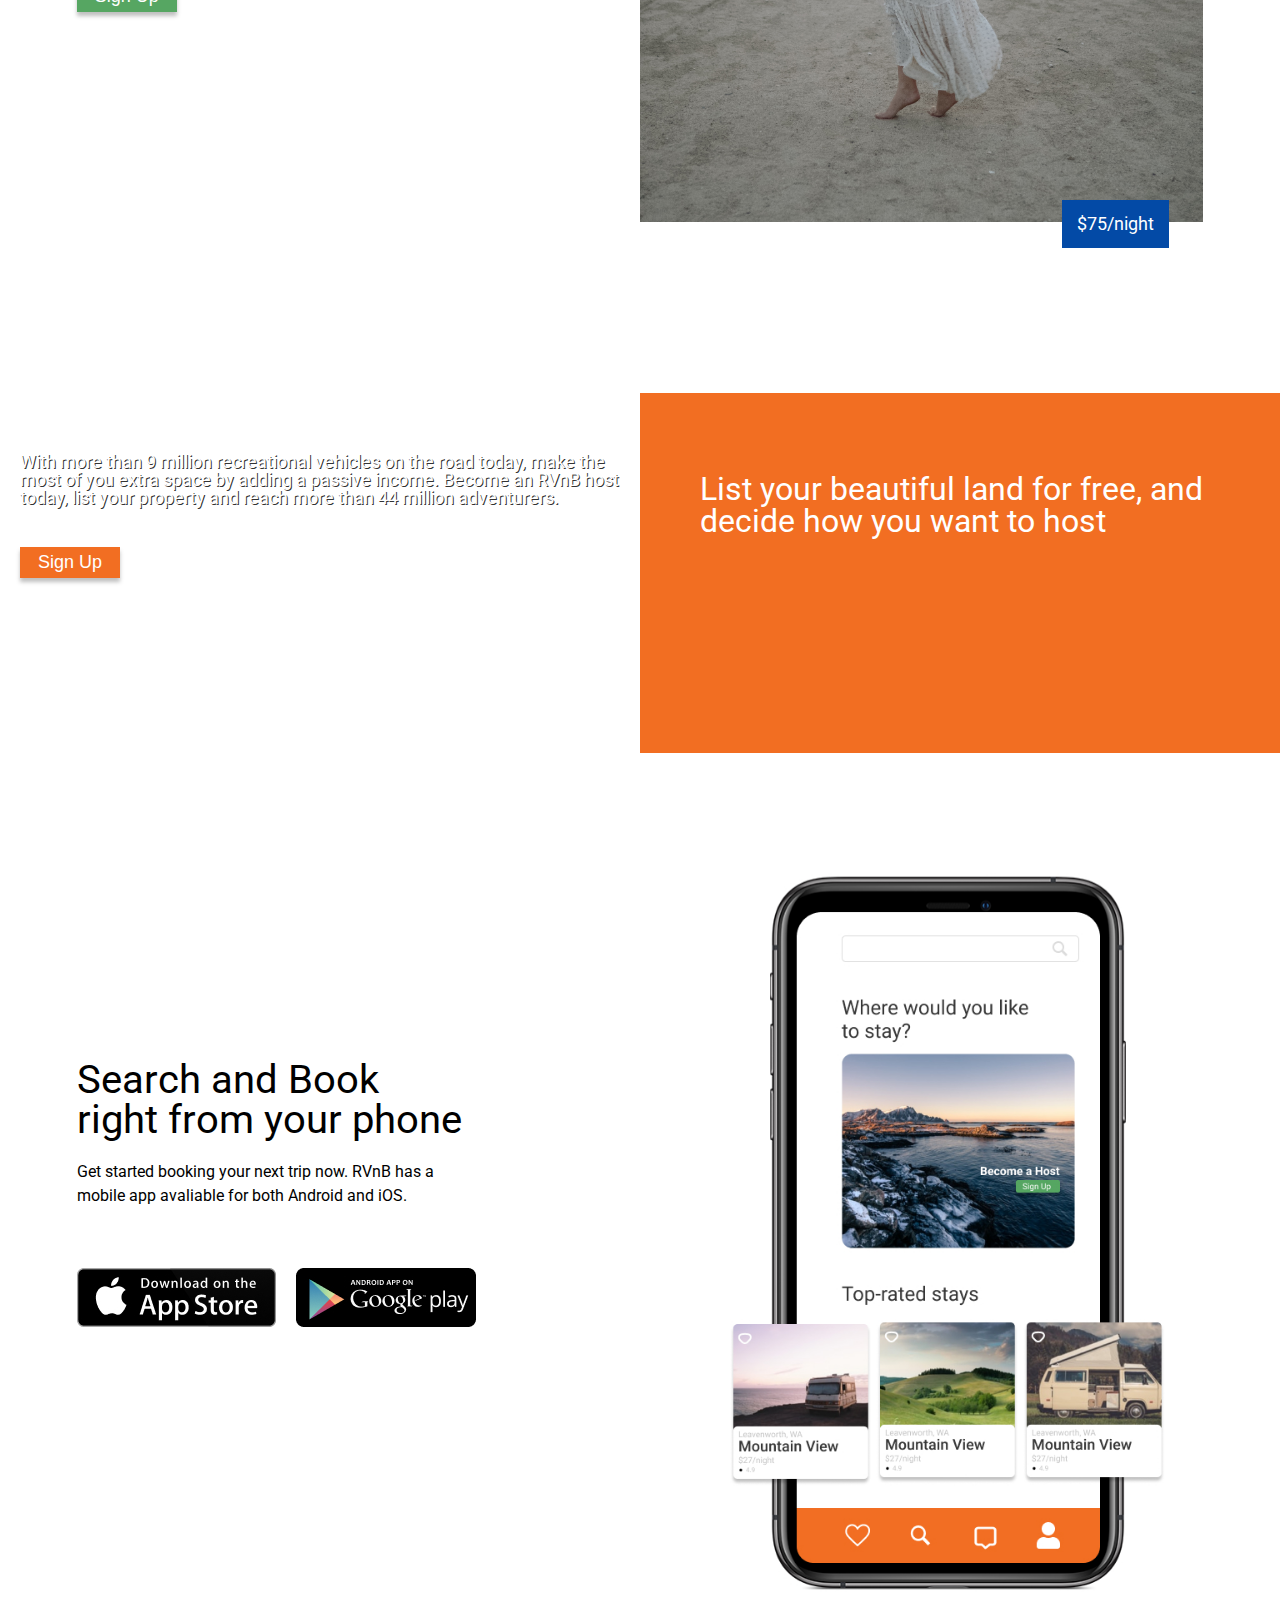
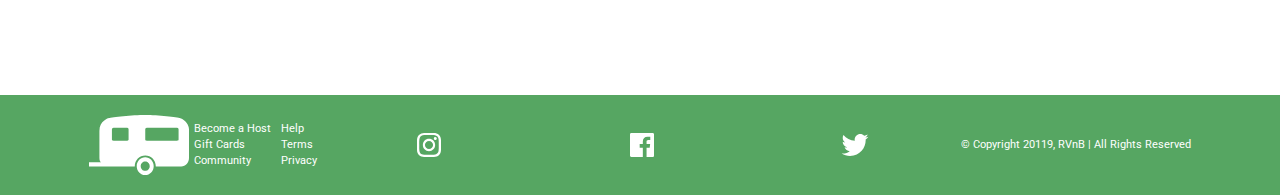
==== commit 09f4c4d9: "Fluff copyright complete" ====
--- a/index.html
+++ b/index.html
@@ -55,7 +55,7 @@
                 <div class="card">
                     <div class="bgCircle"><img src="assets/icons/MapIcon.svg" /></div>
                     <div class="title">Land Owners</div>
-                    <p>Have some extra space? Sign up with RVnB and start renting your land to adventuring campers!</p>
+                    <p>Have some extra space? Sign up with RVnB and start renting your land to adventuring nomads.</p>
                 </div>
             </div>
         </section>
@@ -68,8 +68,7 @@
                 </div>
                 <div>
                     <h2>Find the perfect location to land your RV</h2>
-                    <p>Looking for a silent night in the woods? Or maybe a beautiful sunset on the beach.  What about a star filled sky in the mountains? Your seach is over, with RVnB you can search through gazillions of locations where you can park your ride. </p>
-                    <!-- <p>Lorem, ipsum dolor sit amet consectetur adipisicing elit. Odio rem consequatur saepe, perspiciatis, doloribus ipsa, explicabo labore molestiae magni quae vitae quidem placeat corrupti alias aliquid. Consectetur mollitia tenetur at?</p> -->
+                    <p>Looking for a silent night in the woods? Or maybe a magnificent sunset on the beach.  What about a star filled sky in the mountains? Your seach is over, with RVnB you can search through gazillions of locations where you can park your ride. </p>
                     <button class="btn">Sign Up</button>
                 </div>
                 
@@ -77,8 +76,8 @@
         </section>
         
         <section class="listLocation">
-            <div class="one">
-                <p>Lorem ipsum dolor sit amet consectetur adipisicing elit. Nam eveniet corrupti doloremque odit quisquam doloribus esse quaerat excepturi cupiditate, id repudiandae expedita quod alias unde aliquam maxime nobis dolores natus?</p>
+            <div class="one">                
+                <p>With more than 9 million recreational vehicles on the road today, make the most of you extra space by adding a passive income. Become an RVnB host today, list your property and reach more than 44 million adventurers.</p>
                 <button>Sign Up</button>
             </div>
             <div class="two">
--- a/css/index.css
+++ b/css/index.css
@@ -279,6 +279,7 @@
   color: white;
   width: 100px;
   border: none;
+  box-shadow: 0px 4px 4px rgba(0, 0, 0, 0.25);
   padding: 0.5rem 1rem;
   text-align: center;
   font-size: 1.8rem;
@@ -470,6 +471,7 @@
   color: white;
   width: 100px;
   border: none;
+  box-shadow: 0px 4px 4px rgba(0, 0, 0, 0.25);
   padding: 0.5rem 1rem;
   text-align: center;
   font-size: 1.8rem;
@@ -506,6 +508,7 @@
   color: white;
   width: 100px;
   border: none;
+  box-shadow: 0px 4px 4px rgba(0, 0, 0, 0.25);
   padding: 0.5rem 1rem;
   text-align: center;
   font-size: 1.8rem;
@@ -712,39 +715,45 @@
 }
 .container-top {
   position: relative;
+  height: 75vh;
+  background-image: url(../assets/images/brooke-cagle-g1Kr4Ozfoac-unsplash.jpg);
+  background-repeat: no-repeat;
+  background-size: cover;
+  background-position: center center;
+  display: flex;
 }
 .container-top .bg-image {
-  background: black;
-}
-.container-top .bg-image img {
+  background-color: rgba(0, 0, 0, 0.4);
+  height: 100%;
   width: 100%;
-  height: 20%;
-  filter: opacity(0.45);
 }
 .container-top .about {
-  height: 124px;
-  width: 639px;
+  padding: 4%;
   background-color: #FFFFFF;
   position: absolute;
-  right: 60px;
-  bottom: -50px;
+  right: 5%;
+  bottom: -2%;
+  display: flex;
+  justify-content: center;
+  align-self: flex-end;
+  align-items: center;
 }
 .container-top .about h1 {
   color: #373737;
   text-align: center;
+  padding-top: 2%;
 }
 .container-middle .mission {
-  width: 75%;
-  border: 1px solid orange;
-  padding: 75px;
+  width: 70%;
+  padding: 3%;
 }
 .container-middle .mission h3 {
   color: #C4C4C4;
   font-size: 2.4rem;
-  padding-bottom: 40px;
+  padding-bottom: 4%;
 }
 .container-middle .mission h2 {
-  padding: 20px 0;
+  padding: 3% 0;
 }
 .container-middle .mission p {
   font-size: 1.8rem;
@@ -752,17 +761,22 @@
 }
 .team h2 {
   font-size: 4.8rem;
-  padding: 40px;
+  padding: 3%;
+}
+@media (max-width: 800px) {
+  .team h2 {
+    align-text: center;
+  }
 }
 .container-bottom .teampics {
   display: flex;
   flex-wrap: wrap;
-  justify-content: space-evenly;
+  justify-content: space-around;
   width: 70%;
   margin: 0 auto;
 }
 .container-bottom .teampics .bubbles {
-  padding: 30px;
+  padding: 3%;
 }
 .container-bottom .teampics .bubbles img {
   height: 125px;
@@ -776,7 +790,7 @@
   font-size: 1.8rem;
   color: black;
   text-align: center;
-  padding-top: 20px;
+  padding-top: 3%;
 }
 .container-bottom .teampics .bubbles h2:hover {
   text-decoration: underline;
@@ -786,7 +800,7 @@
   font-size: 1.4rem;
   color: #C4C4C4;
   text-align: center;
-  padding-top: 5px;
+  padding-top: 3%;
 }
 .container-bottom .teampics .bubbles p:hover {
   text-decoration: underline;
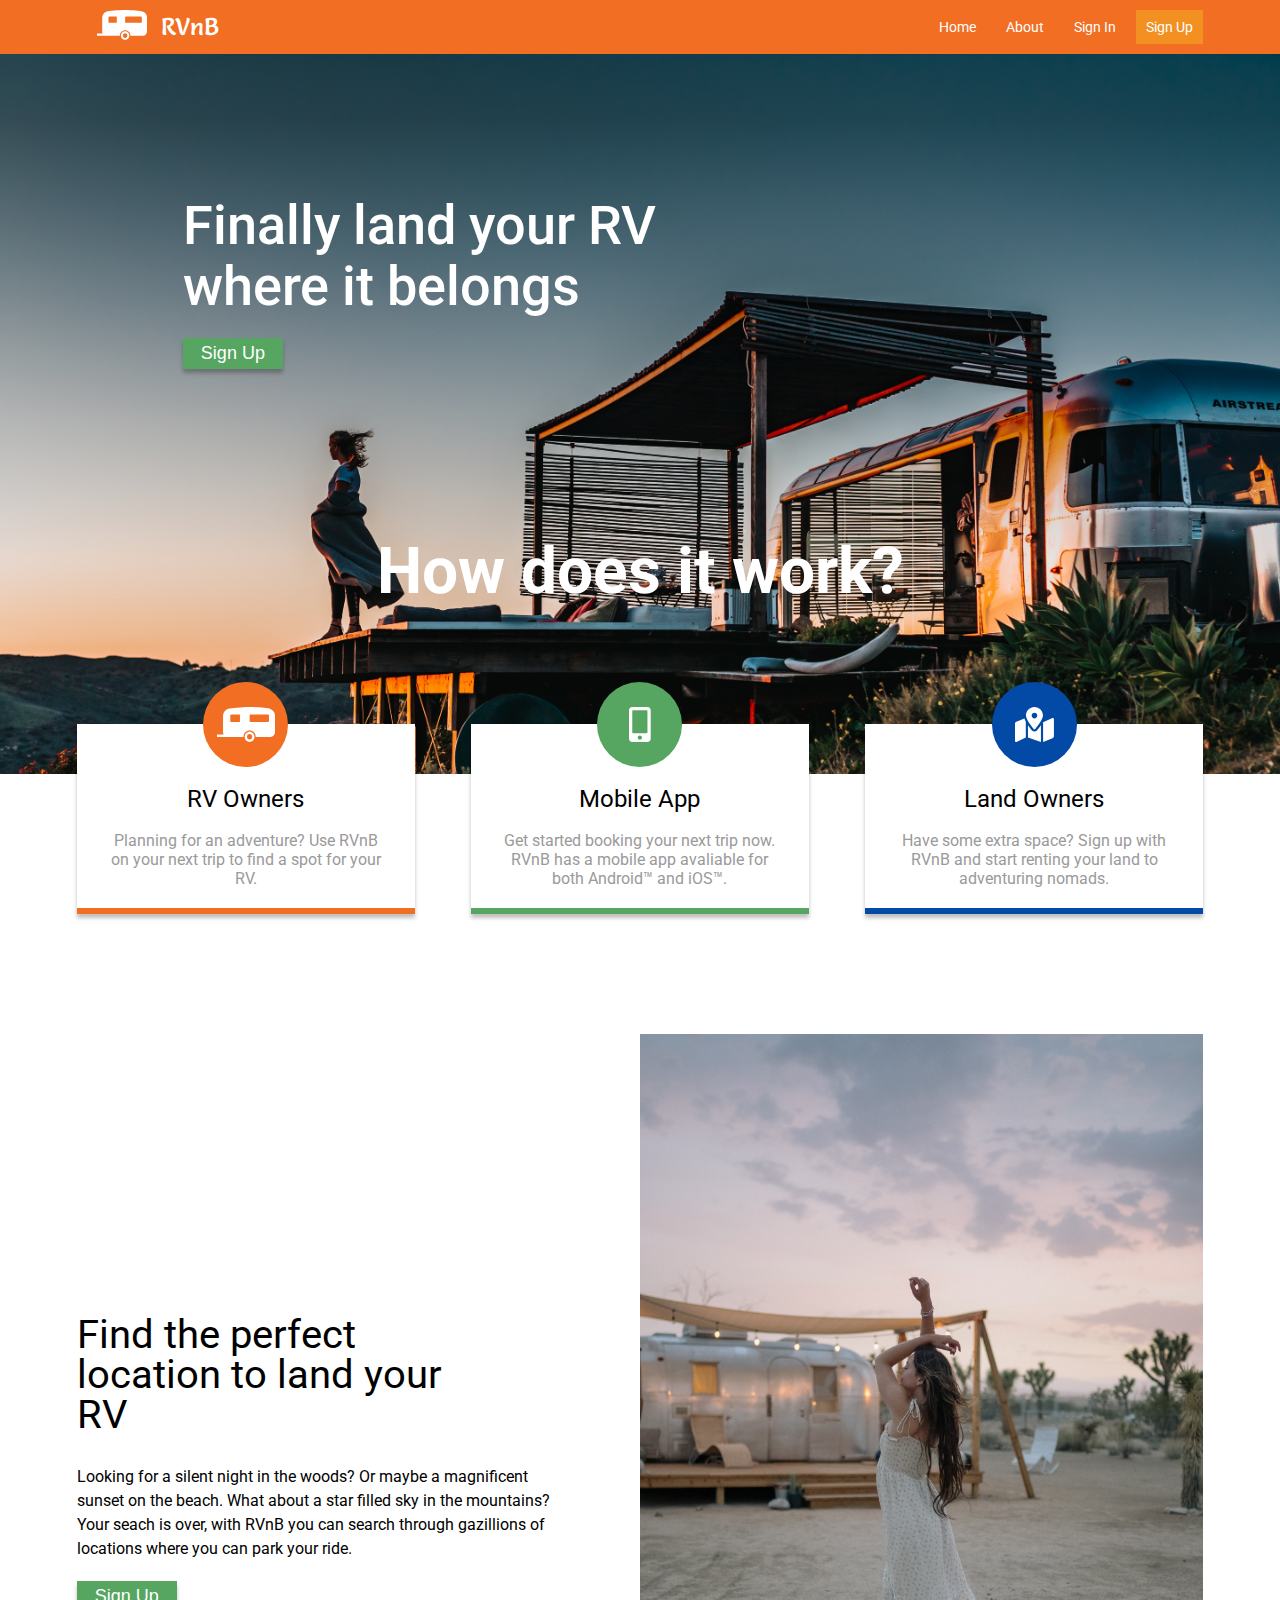
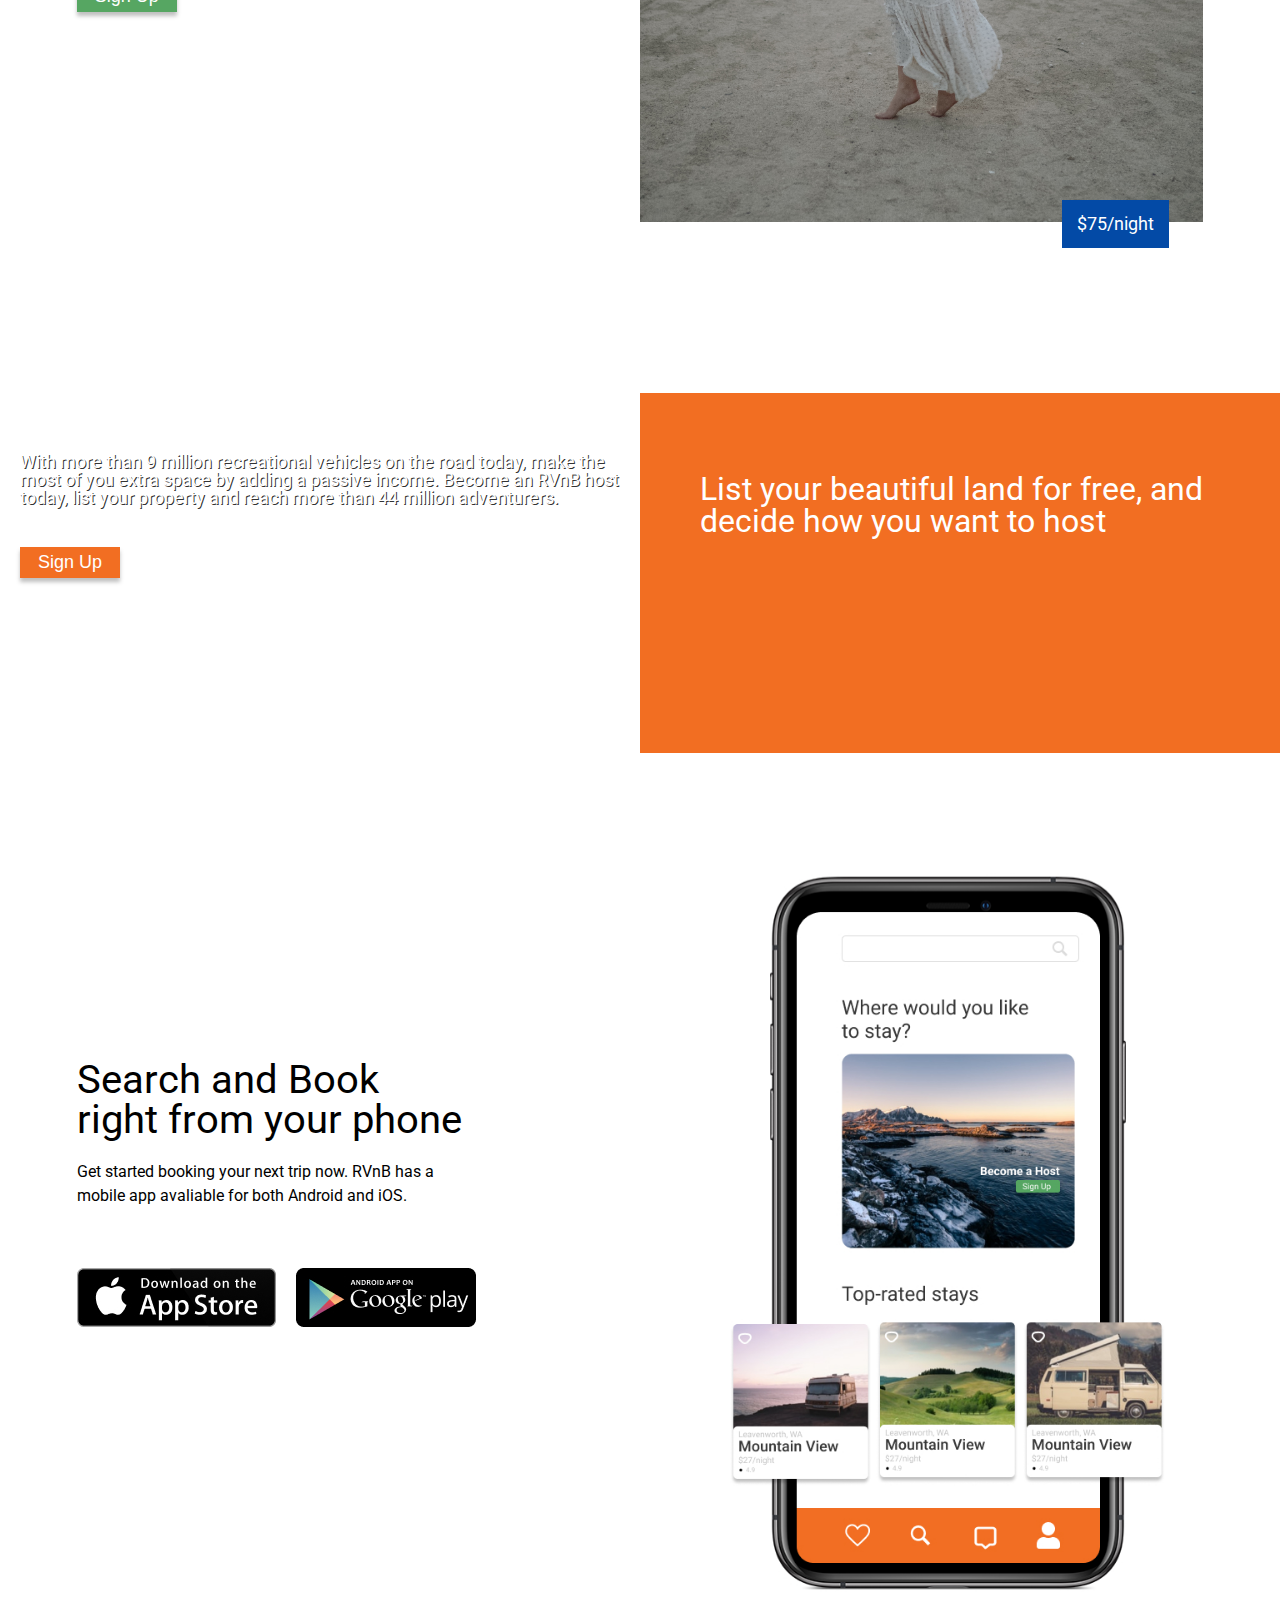
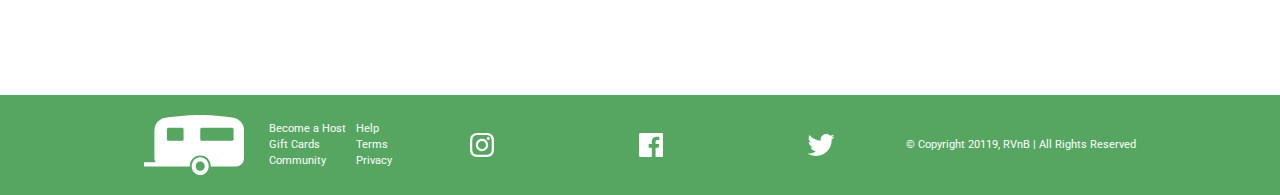
==== commit ca4fdf79: "Fixed footer responsiveness" ====
--- a/index.html
+++ b/index.html
@@ -102,7 +102,7 @@
         
         <footer>
             <div class="footerContainer">
-                <img src="assets/icons/LogoIcon.svg" alt="RVnB Logo - Land your RV where it belongs.  (A small pull-behind trailer icon)" />
+                <img src="assets/icons/LogoIcon.svg" class="logo" alt="RVnB Logo - Land your RV where it belongs.  (A small pull-behind trailer icon)" />
                 <nav>
                     <div>
                         <a href="#">Become a Host</a>
--- a/css/index.css
+++ b/css/index.css
@@ -679,7 +679,7 @@
 footer {
   background-color: #56A662;
   margin-top: 2rem;
-  padding: 2rem 6rem;
+  padding: 2rem;
   color: #ffffff;
   font-size: 1.1rem;
 }
@@ -690,6 +690,14 @@
   justify-content: space-evenly;
   align-items: center;
   flex-wrap: wrap;
+}
+@media (min-width: 801px) {
+  footer .footerContainer {
+    width: 80%;
+  }
+}
+footer .footerContainer img.logo {
+  padding-right: 2rem;
 }
 footer .footerContainer img.social {
   width: 3rem;
@@ -712,6 +720,7 @@
 }
 footer .footerContainer .copyright {
   text-align: center;
+  padding: 1rem 0;
 }
 .container-top {
   position: relative;
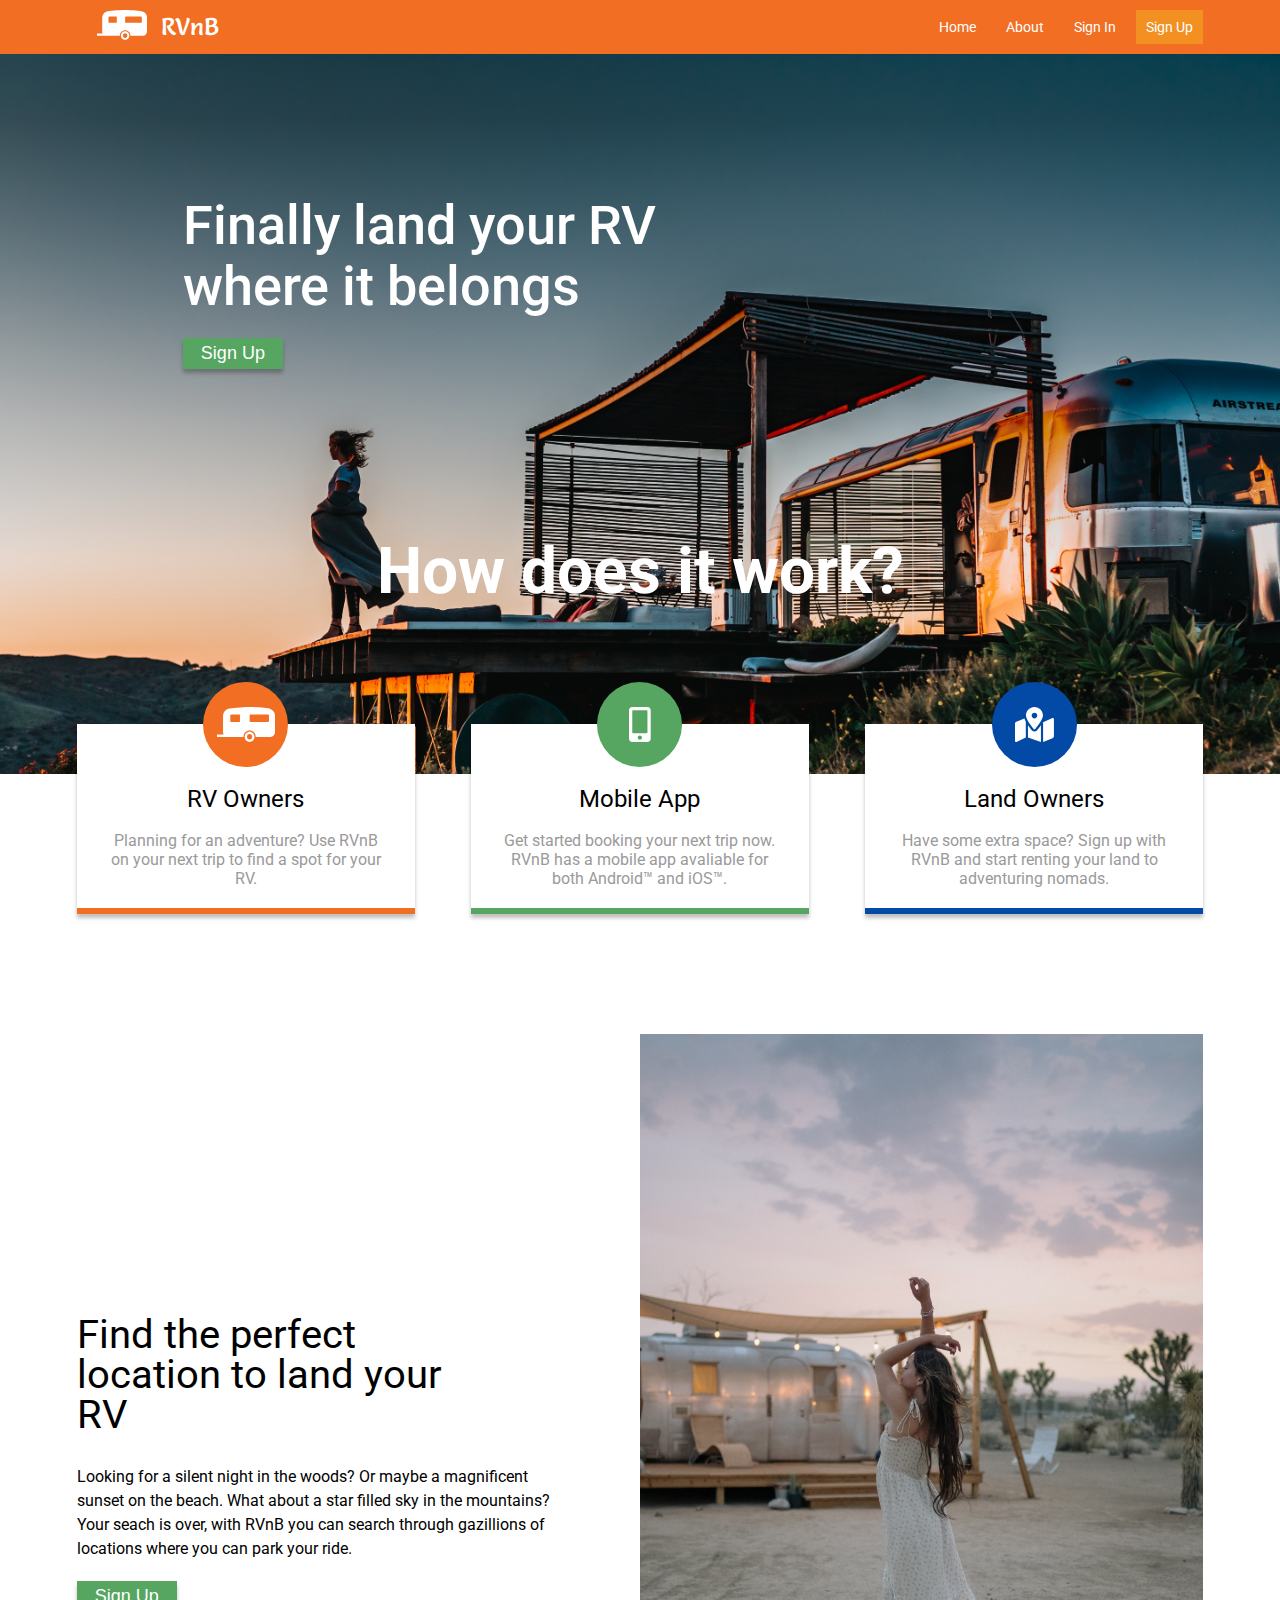
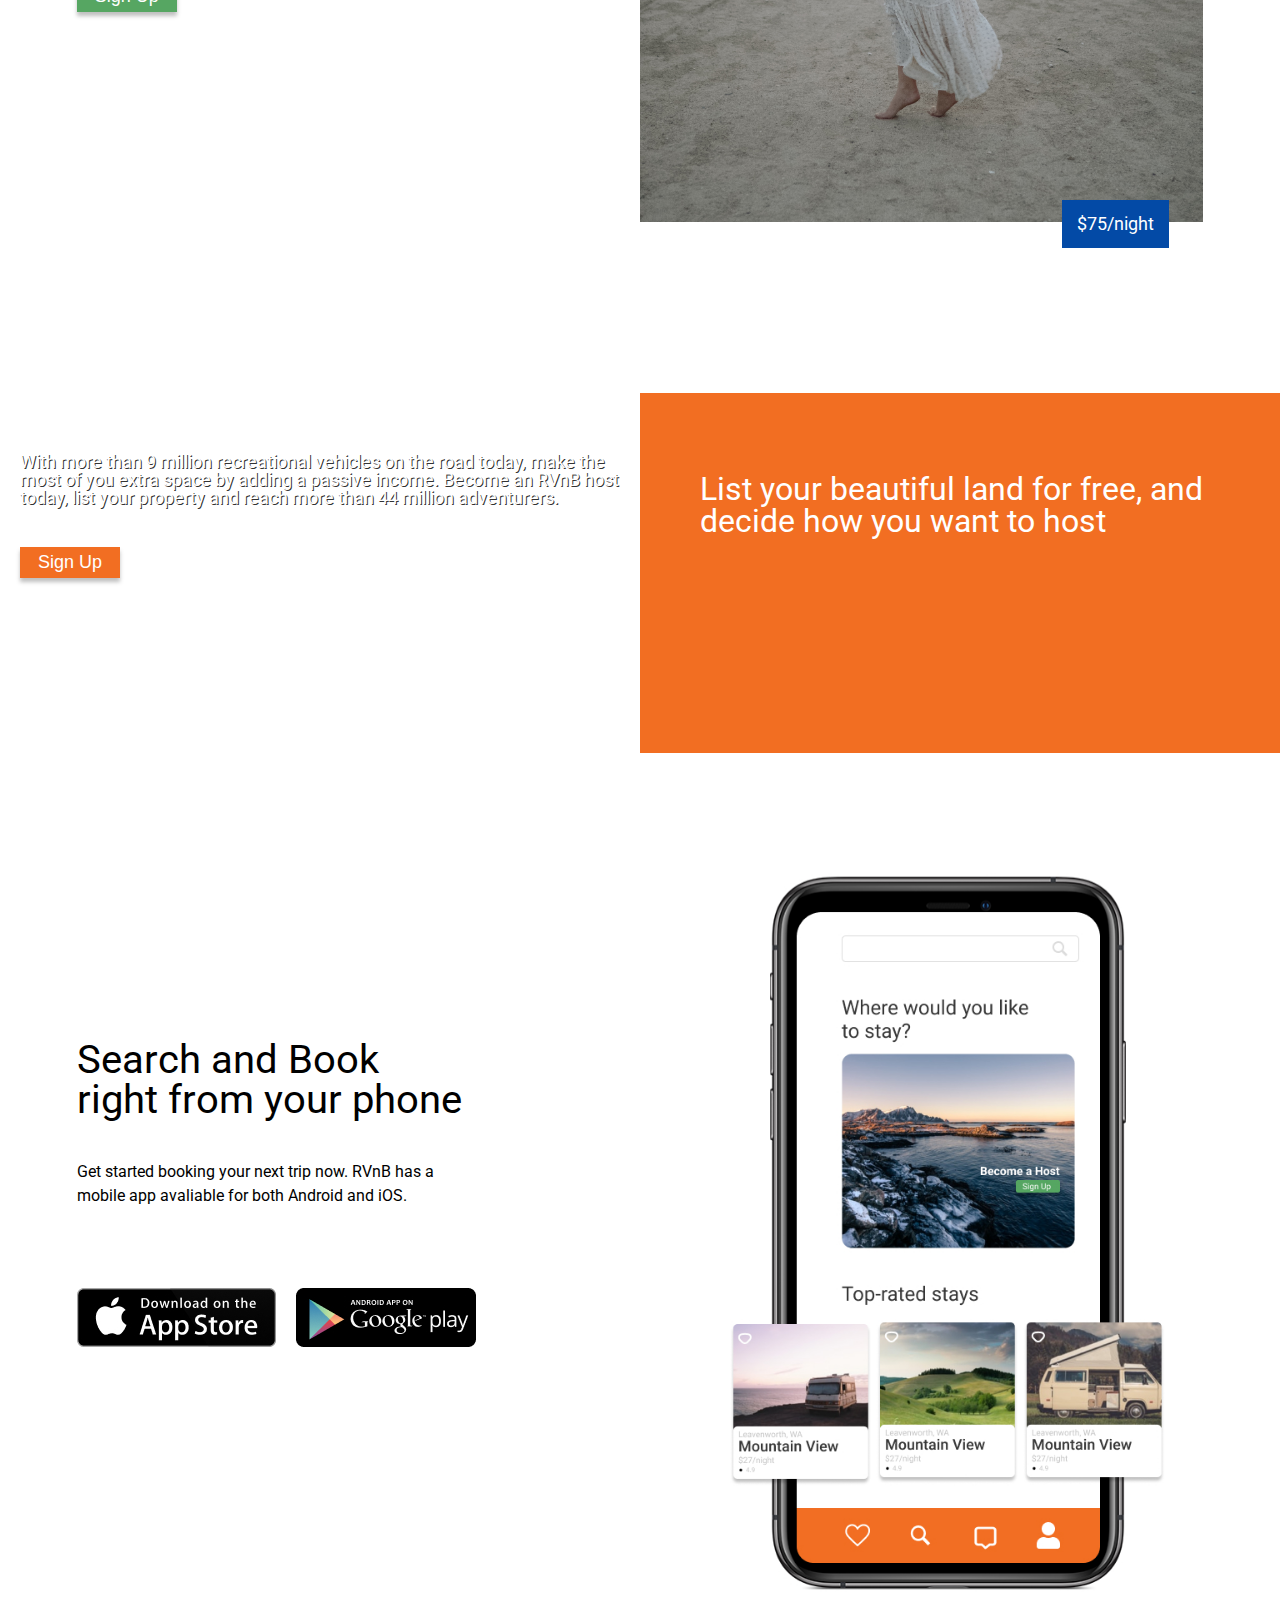
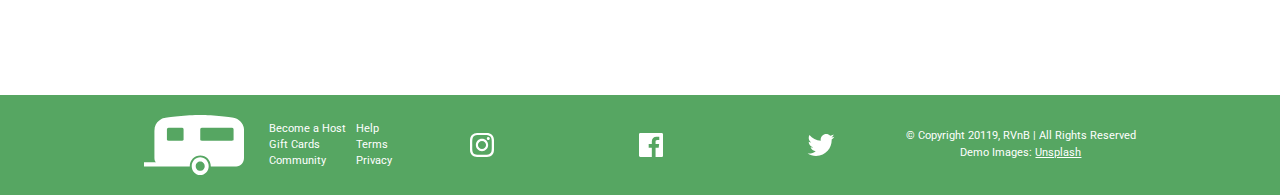
==== commit d8f8faaa: "Added image attribution" ====
--- a/index.html
+++ b/index.html
@@ -118,7 +118,10 @@
                 <img src="/assets/icons/InstagramIcon.svg" class="social" />
                 <img src="/assets/icons/FacebookIcon.svg" class="social" />
                 <img src="/assets/icons/TwitterIcon.svg" class="social" />
-                <div class="copyright">&copy; Copyright 20119, RVnB | All Rights Reserved</div>
+                <div class="copyright">
+                    &copy; Copyright 20119, RVnB | All Rights Reserved
+                    <br /> Demo Images: <a href="http://unsplash.com" target="_blank">Unsplash</a>
+                </div>
             </div>
         </footer>
         
--- a/css/index.css
+++ b/css/index.css
@@ -518,7 +518,7 @@
   color: #F26E22;
 }
 .listLocation .one {
-  background-image: url('/assets/images/sergei-akulich-ZNkvxIPPVeE-unsplash.jpg');
+  background-image: url('/assets/images/blake-wisz-TcgASSD5G04-unsplash.jpg');
   background-position: center;
   background-size: cover;
   background-repeat: no-repeat;
@@ -546,7 +546,7 @@
 .listLocation .two {
   padding: 3rem;
   background-color: #F26E22;
-  background-image: url('/assets/images/sergei-akulich-ZNkvxIPPVeE-unsplash.jpg');
+  background-image: url('/assets/images/blake-wisz-TcgASSD5G04-unsplash.jpg');
   background-position: center;
   background-size: cover;
   background-repeat: no-repeat;
@@ -622,9 +622,11 @@
   }
 }
 .mobileApp .searchText p {
-  margin: 2rem 0;
   font-size: 1.6rem;
   line-height: 1.5;
+  padding: 2rem 0;
+  width: 85%;
+  margin: 2rem 0;
 }
 @media (min-width: 801px) {
   .mobileApp .searchText p {
@@ -721,6 +723,10 @@
 footer .footerContainer .copyright {
   text-align: center;
   padding: 1rem 0;
+  line-height: 1.5;
+}
+footer .footerContainer .copyright a {
+  color: white;
 }
 .container-top {
   position: relative;
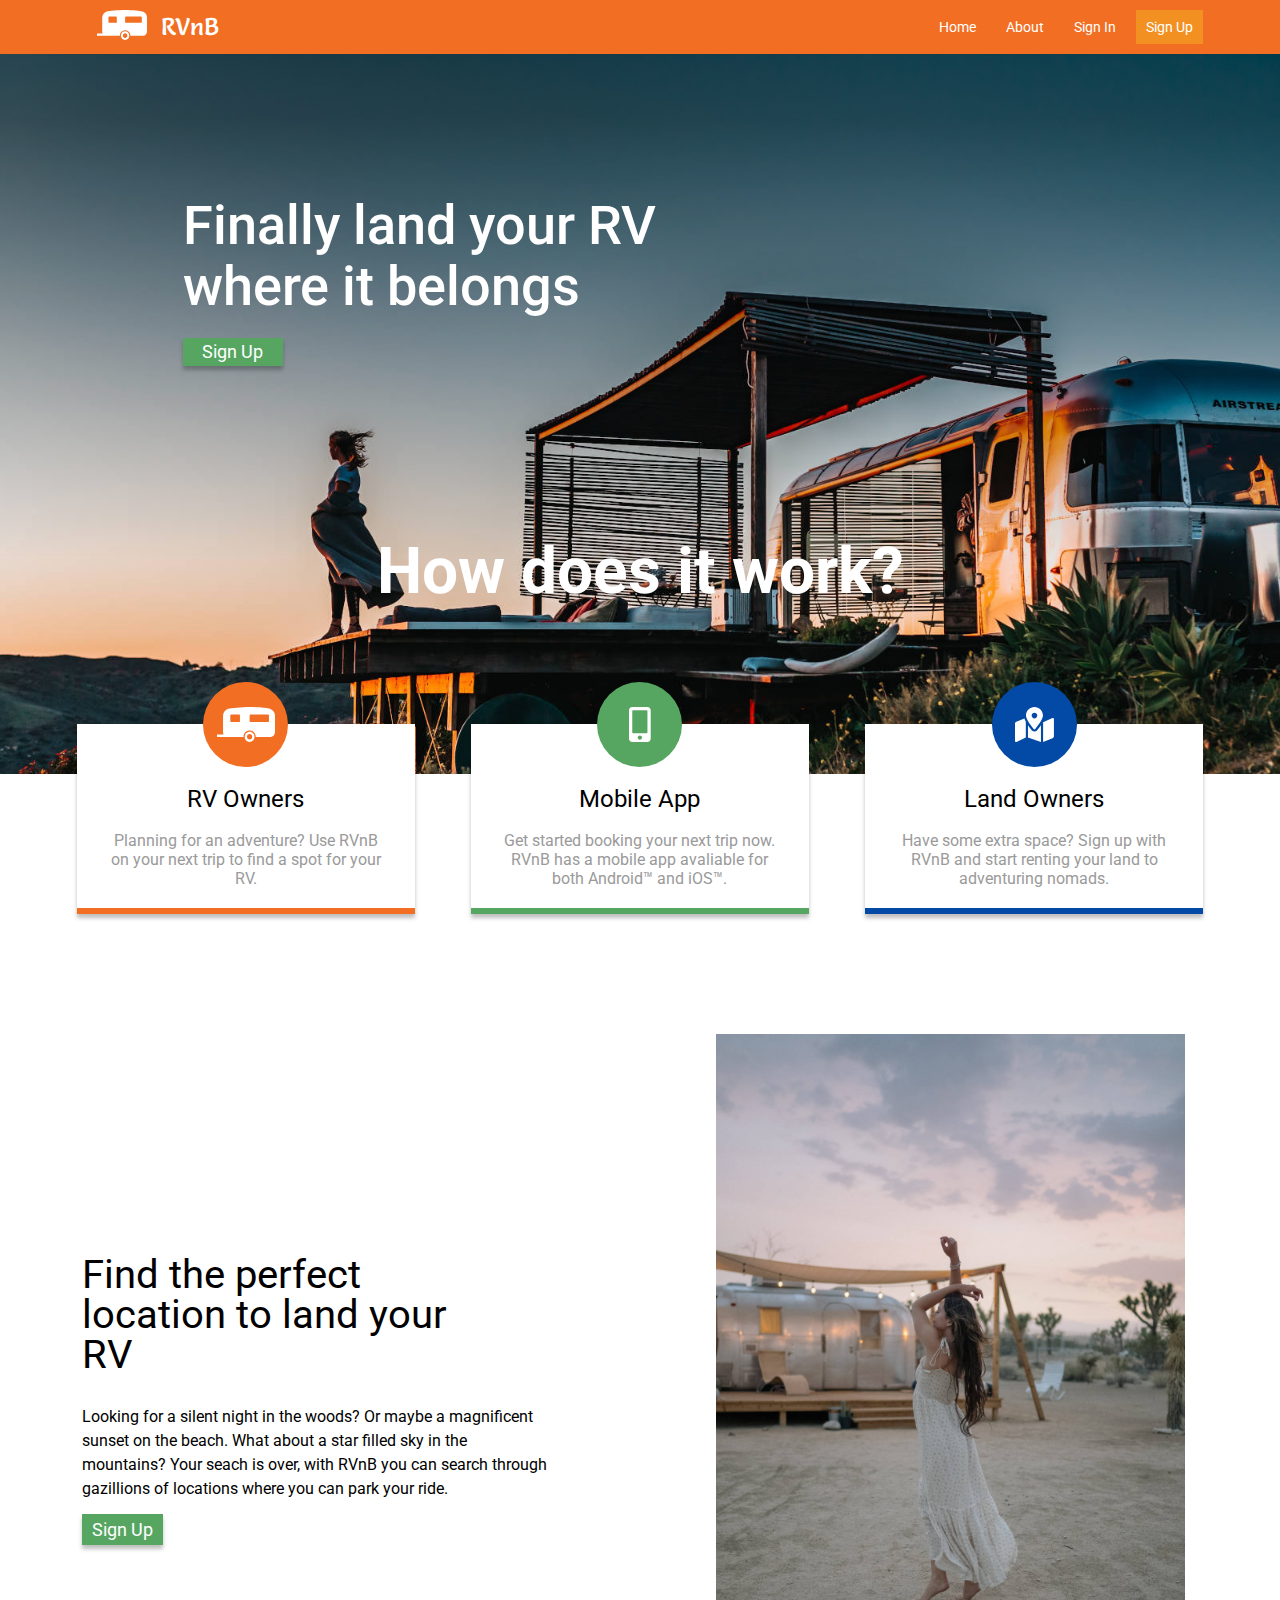
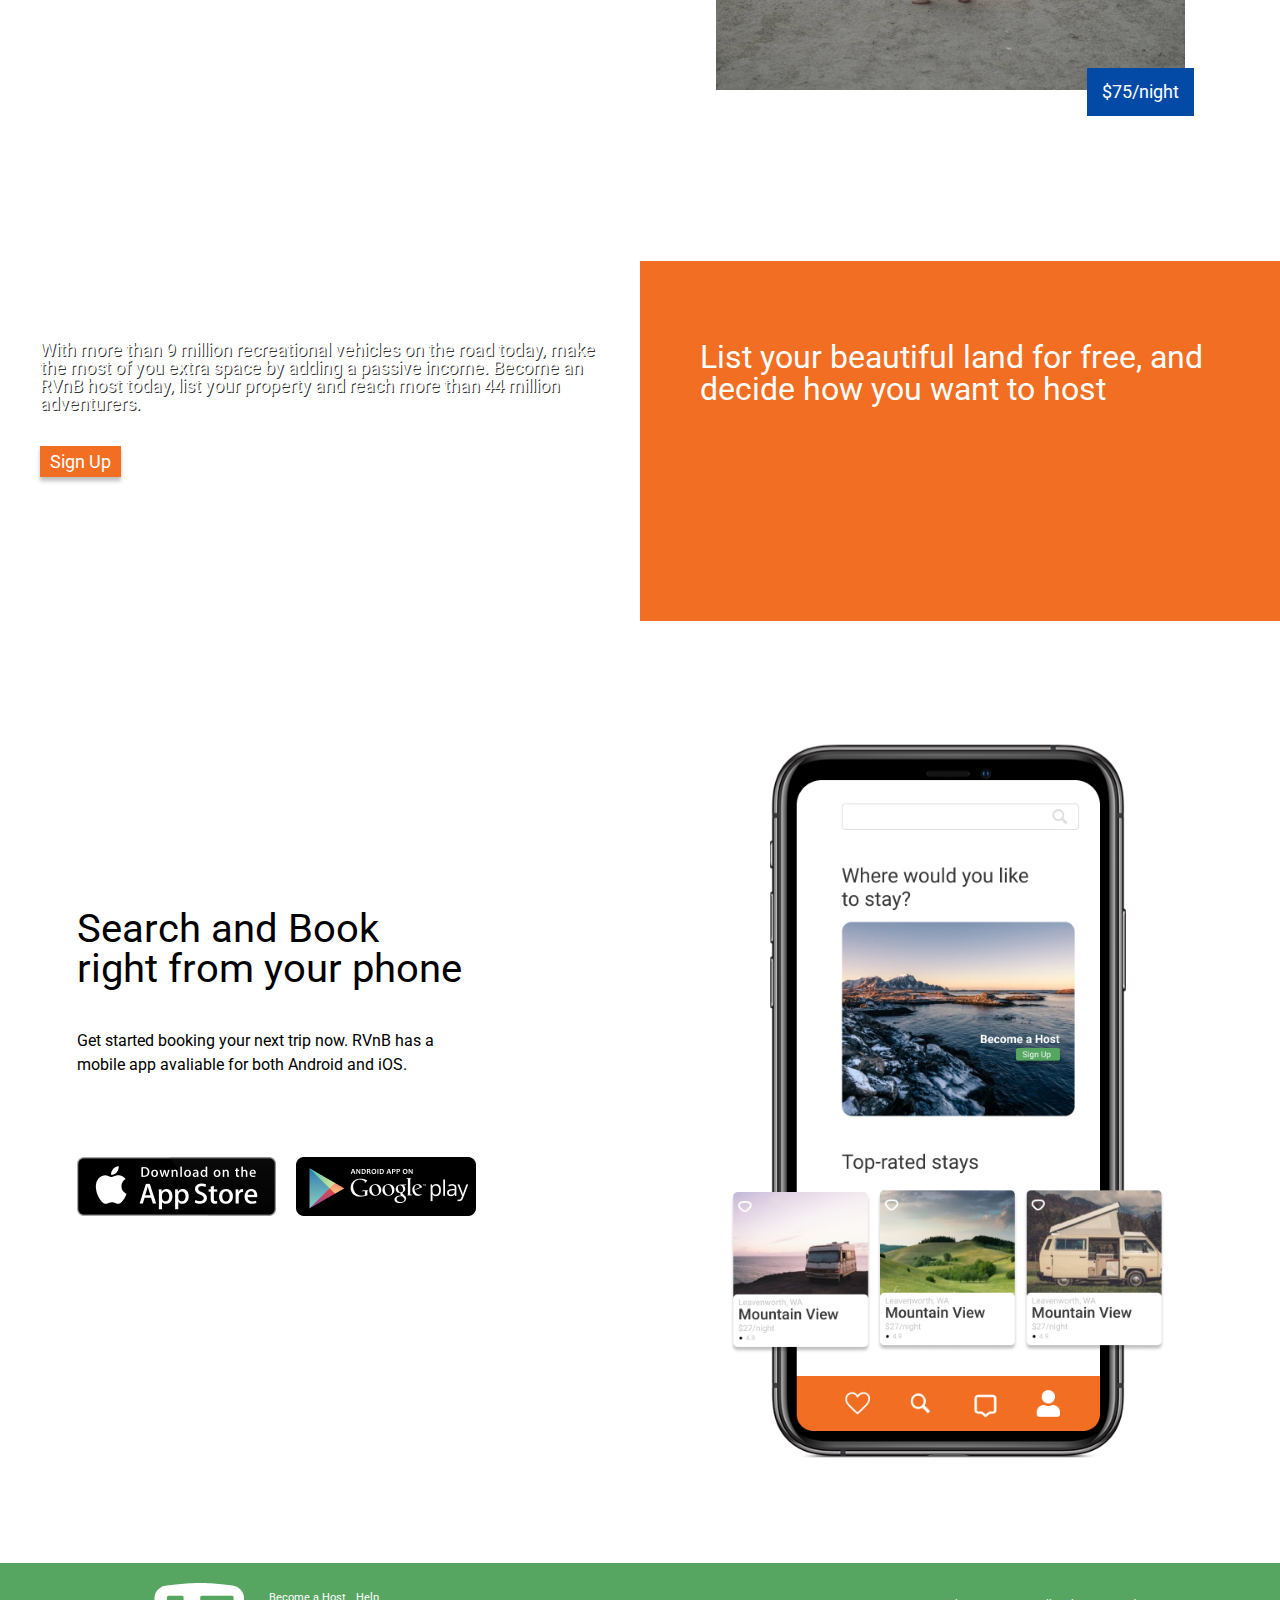
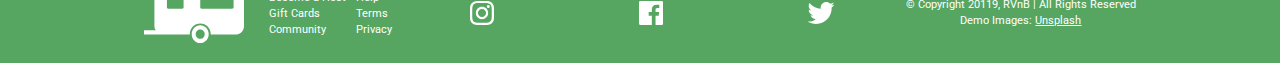
==== commit 711af32b: "hrefs added to sign-up/sign-in links" ====
--- a/index.html
+++ b/index.html
@@ -21,8 +21,8 @@
                 <nav>
                     <a href="index.html">Home</a>
                     <a href="about.html">About</a>
-                    <a href="#">Sign In</a>
-                    <a href="#" class="signUp">Sign Up</a>
+                    <a href="http://rvnb.now.sh/signin">Sign In</a>
+                    <a href="http://rvnb.now.sh/signup" class="signUp">Sign Up</a>
                 </nav>
             </header>
         </div>
@@ -32,7 +32,7 @@
                 <div class="container">
                     <div class="message">
                         <h1>Finally land your RV<br />where it belongs</h1>
-                        <button>Sign Up</button>
+                        <a href="http://rvnb.now.sh/signup" class="btn">Sign Up</a>
                     </div>
                 </div>
             </div>
@@ -69,7 +69,7 @@
                 <div>
                     <h2>Find the perfect location to land your RV</h2>
                     <p>Looking for a silent night in the woods? Or maybe a magnificent sunset on the beach.  What about a star filled sky in the mountains? Your seach is over, with RVnB you can search through gazillions of locations where you can park your ride. </p>
-                    <button class="btn">Sign Up</button>
+                    <a href="http://rvnb.now.sh/signup" class="btn">Sign Up</a>
                 </div>
                 
             </div>
@@ -78,11 +78,11 @@
         <section class="listLocation">
             <div class="one">                
                 <p>With more than 9 million recreational vehicles on the road today, make the most of you extra space by adding a passive income. Become an RVnB host today, list your property and reach more than 44 million adventurers.</p>
-                <button>Sign Up</button>
+                <a href="http://rvnb.now.sh/signup" class="btn">Sign Up</a>
             </div>
             <div class="two">
                 <h2>List your beautiful land for free, and decide how you want to host</h2>
-                <button>Sign Up</button>
+                <a href="http://rvnb.now.sh/signup" class="btn">Sign Up</a>
             </div>
         </section>
         
--- a/css/index.css
+++ b/css/index.css
@@ -153,6 +153,12 @@
   align-items: stretch;
   align-content: stretch;
 }
+@media (max-width: 450px) {
+  div.header header {
+    flex-direction: column;
+    margin: 0 auto;
+  }
+}
 @media (min-width: 501px) {
   div.header header {
     width: 88%;
@@ -161,6 +167,11 @@
 }
 div.header header .logo {
   padding: 1rem 1rem;
+}
+@media (max-width: 450px) {
+  div.header header .logo {
+    text-align: center;
+  }
 }
 @media (min-width: 501px) {
   div.header header .logo {
@@ -186,6 +197,13 @@
   padding-right: 1em;
   width: 65%;
 }
+@media (max-width: 450px) {
+  div.header header nav {
+    width: 95%;
+    justify-content: space-evenly;
+    padding: 0 0 1rem;
+  }
+}
 @media (min-width: 501px) {
   div.header header nav {
     padding: 0;
@@ -216,6 +234,21 @@
 }
 div.header header nav a:last-child:hover {
   background-color: #56A662;
+}
+a.btn {
+  background-color: #56A662;
+  color: white;
+  width: 100px;
+  border: none;
+  box-shadow: 0px 4px 4px rgba(0, 0, 0, 0.25);
+  text-decoration: none;
+  padding: 0.5rem 1rem;
+  text-align: center;
+  font-size: 1.8rem;
+}
+a.btn:hover {
+  background-color: #ffffff;
+  color: #56A662;
 }
 .hero {
   height: 60vh;
@@ -280,6 +313,7 @@
   width: 100px;
   border: none;
   box-shadow: 0px 4px 4px rgba(0, 0, 0, 0.25);
+  text-decoration: none;
   padding: 0.5rem 1rem;
   text-align: center;
   font-size: 1.8rem;
@@ -427,8 +461,24 @@
   margin: 0 auto;
   align-self: center;
 }
+@media (min-width: 501px) {
+  .findLocation .findContainer div {
+    width: 49%;
+  }
+}
 .findLocation .findContainer div img {
   width: 100%;
+}
+@media (min-width: 501px) {
+  .findLocation .findContainer div img {
+    width: 85%;
+    margin-left: 5rem;
+  }
+}
+@media (min-width: 801px) {
+  .findLocation .findContainer div img {
+    margin-left: 7rem;
+  }
 }
 .findLocation .findContainer div .priceBox {
   position: relative;
@@ -442,7 +492,12 @@
 @media (min-width: 501px) {
   .findLocation .findContainer div .priceBox {
     top: -2.5rem;
-    left: 75%;
+    left: 72%;
+  }
+}
+@media (min-width: 801px) {
+  .findLocation .findContainer div .priceBox {
+    left: 80%;
   }
 }
 .findLocation .findContainer div h2 {
@@ -466,17 +521,18 @@
   padding: 2rem 0;
   width: 85%;
 }
-.findLocation button {
+.findLocation a.btn {
   background-color: #56A662;
   color: white;
   width: 100px;
   border: none;
   box-shadow: 0px 4px 4px rgba(0, 0, 0, 0.25);
+  text-decoration: none;
   padding: 0.5rem 1rem;
   text-align: center;
   font-size: 1.8rem;
 }
-.findLocation button:hover {
+.findLocation a.btn:hover {
   background-color: #ffffff;
   color: #56A662;
 }
@@ -503,17 +559,18 @@
     height: autovh;
   }
 }
-.listLocation div button {
+.listLocation div a.btn {
   background-color: #F26E22;
   color: white;
   width: 100px;
   border: none;
   box-shadow: 0px 4px 4px rgba(0, 0, 0, 0.25);
+  text-decoration: none;
   padding: 0.5rem 1rem;
   text-align: center;
   font-size: 1.8rem;
 }
-.listLocation div button:hover {
+.listLocation div a.btn:hover {
   background-color: #ffffff;
   color: #F26E22;
 }
@@ -529,18 +586,21 @@
 }
 @media (min-width: 501px) {
   .listLocation .one {
+    padding: 4rem 4rem;
     display: block;
-  }
+    height: auto;
+  }
+}
+@media (min-width: 801px) {
+  .listLocation .one {
+    padding: 4rem 4rem;
+  }
+}
+@media (min-width: 501px) {
   .listLocation .one p {
-    margin: 4rem auto;
     color: white;
     text-shadow: 1px 1px #333;
-  }
-}
-@media (min-width: 801px) {
-  .listLocation .one {
-    display: block;
-    height: auto;
+    margin: 4rem auto;
   }
 }
 .listLocation .two {
@@ -573,24 +633,18 @@
   }
 }
 @media (min-width: 501px) {
-  .listLocation .two button {
+  .listLocation .two a.btn {
     display: none;
   }
 }
 .mobileApp {
   display: flex;
-  justify-content: space-evenly;
   padding: 4rem 0 8rem;
 }
 @media (min-width: 501px) {
   .mobileApp {
     width: 88%;
     margin: 0 auto;
-    justify-content: space-between;
-  }
-}
-@media (min-width: 801px) {
-  .mobileApp {
     justify-content: space-evenly;
   }
 }
@@ -737,30 +791,66 @@
   background-position: center center;
   display: flex;
 }
+@media (max-width: 500px) {
+  .container-top {
+    height: 60vh;
+    width: 100%;
+  }
+}
 .container-top .bg-image {
   background-color: rgba(0, 0, 0, 0.4);
   height: 100%;
   width: 100%;
 }
+@media (max-width: 500px) {
+  .container-top .bg-image {
+    height: 60vh;
+    width: 100%;
+  }
+}
 .container-top .about {
-  padding: 4%;
+  padding: 2% 15%;
   background-color: #FFFFFF;
   position: absolute;
   right: 5%;
-  bottom: -2%;
-  display: flex;
-  justify-content: center;
-  align-self: flex-end;
-  align-items: center;
+  bottom: -6%;
+}
+@media (max-width: 800px) {
+  .container-top .about {
+    bottom: -2%;
+  }
+}
+@media (max-width: 500px) {
+  .container-top .about {
+    bottom: 0;
+    font-size: 3.8rem;
+    right: 29%;
+    padding: 2% 10%;
+  }
 }
 .container-top .about h1 {
   color: #373737;
   text-align: center;
-  padding-top: 2%;
+  padding-top: 1%;
+}
+@media (max-width: 800px) {
+  .container-top .about h1 {
+    font-size: 5.2rem;
+  }
+}
+@media (max-width: 500px) {
+  .container-top .about h1 {
+    font-size: 4rem;
+  }
 }
 .container-middle .mission {
-  width: 70%;
+  width: 70vw;
   padding: 3%;
+}
+@media (max-width: 500px) {
+  .container-middle .mission {
+    width: 100%;
+  }
 }
 .container-middle .mission h3 {
   color: #C4C4C4;
@@ -774,14 +864,19 @@
   font-size: 1.8rem;
   color: #373737;
 }
+@media (max-width: 800px) {
+  .team {
+    padding: 4% 35%;
+  }
+}
+@media (max-width: 500px) {
+  .team {
+    padding: 4% 25%;
+  }
+}
 .team h2 {
   font-size: 4.8rem;
   padding: 3%;
-}
-@media (max-width: 800px) {
-  .team h2 {
-    align-text: center;
-  }
 }
 .container-bottom .teampics {
   display: flex;
@@ -789,6 +884,11 @@
   justify-content: space-around;
   width: 70%;
   margin: 0 auto;
+}
+@media (max-width: 500px) {
+  .container-bottom .teampics {
+    justify-content: space-evenly;
+  }
 }
 .container-bottom .teampics .bubbles {
   padding: 3%;
@@ -809,7 +909,7 @@
 }
 .container-bottom .teampics .bubbles h2:hover {
   text-decoration: underline;
-  text-decoration-color: #1089ff;
+  color: #1089ff;
 }
 .container-bottom .teampics .bubbles p {
   font-size: 1.4rem;
@@ -819,5 +919,5 @@
 }
 .container-bottom .teampics .bubbles p:hover {
   text-decoration: underline;
-  text-decoration-color: #1089ff;
-}
+  color: #1089ff;
+}
